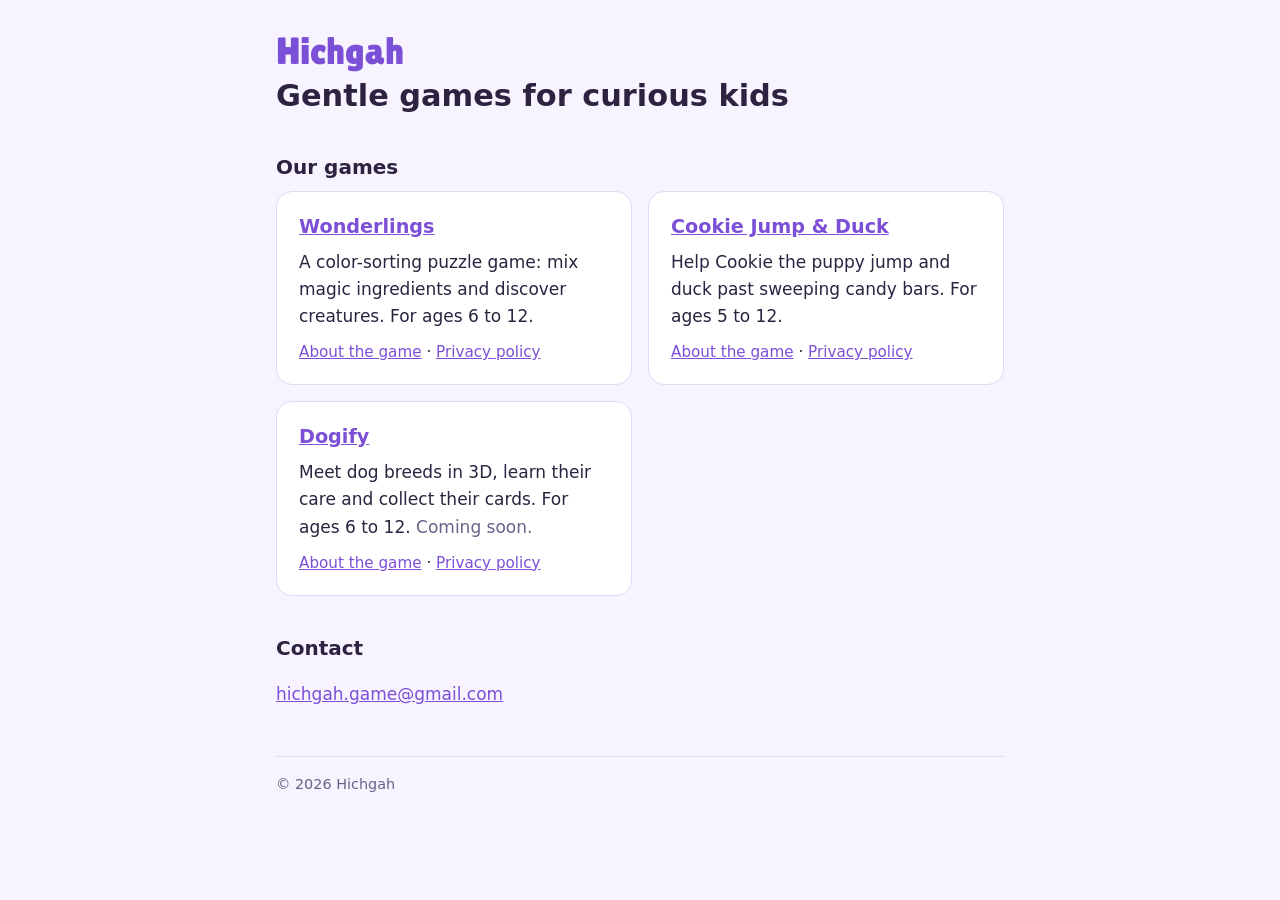
==== index.html @ cae15cf0 "Hichgah website: home page, and a page and privacy policy for each game Wonderlings pages moved from" ====
<!doctype html>
<html lang="en">
<head>
  <meta charset="utf-8">
  <meta name="viewport" content="width=device-width, initial-scale=1">
  <title>Hichgah Games</title>
  <meta name="description" content="Hichgah makes gentle, child-safe games for children.">
  <link rel="preconnect" href="https://fonts.googleapis.com">
  <link rel="preconnect" href="https://fonts.gstatic.com" crossorigin>
  <link href="https://fonts.googleapis.com/css2?family=Lilita+One&display=swap" rel="stylesheet">
  <link rel="stylesheet" href="style.css">
</head>
<body>
<main>
  <header class="brand">
    <p class="logo">Hichgah</p>
  </header>
  <h1>Gentle games for curious kids</h1>

  <h2>Our games</h2>
  <!-- One card per game. Add a game: see README.md. -->
  <ul class="games">
    <li class="card game">
      <h3><a href="wonderlings/">Wonderlings</a></h3>
      <p>A color-sorting puzzle game: mix magic ingredients and discover creatures. For ages 6 to 12.</p>
      <p class="links"><a href="wonderlings/">About the game</a> · <a href="wonderlings/privacy/">Privacy policy</a></p>
    </li>
    <li class="card game">
      <h3><a href="cookie-jump-and-duck/">Cookie Jump &amp; Duck</a></h3>
      <p>Help Cookie the puppy jump and duck past sweeping candy bars. For ages 5 to 12.</p>
      <p class="links"><a href="cookie-jump-and-duck/">About the game</a> · <a href="cookie-jump-and-duck/privacy/">Privacy policy</a></p>
    </li>
    <li class="card game">
      <h3><a href="dogify/">Dogify</a></h3>
      <p>Meet dog breeds in 3D, learn their care and collect their cards. For ages 6 to 12. <span class="muted">Coming soon.</span></p>
      <p class="links"><a href="dogify/">About the game</a> · <a href="dogify/privacy/">Privacy policy</a></p>
    </li>
  </ul>

  <h2>Contact</h2>
  <p><a href="mailto:hichgah.game@gmail.com">hichgah.game@gmail.com</a></p>

  <footer>© 2026 Hichgah</footer>
</main>
</body>
</html>
---- style.css ----
:root {
  --bg: #f7f3ff;
  --surface: #ffffff;
  --text: #2b2340;
  --muted: #6a6188;
  --accent: #7b4fd6;
  --accent-soft: #ece4ff;
  --line: #e2daf5;
  --good: #2e8b57;
}

@media (prefers-color-scheme: dark) {
  :root:not([data-theme="light"]) {
    --bg: #1b1530;
    --surface: #251d40;
    --text: #f1ecff;
    --muted: #b9afd9;
    --accent: #b99cff;
    --accent-soft: #33295a;
    --line: #3a3063;
    --good: #7fd6a2;
  }
}

:root[data-theme="dark"] {
  --bg: #1b1530;
  --surface: #251d40;
  --text: #f1ecff;
  --muted: #b9afd9;
  --accent: #b99cff;
  --accent-soft: #33295a;
  --line: #3a3063;
  --good: #7fd6a2;
}

* { box-sizing: border-box; }

body {
  margin: 0;
  background: var(--bg);
  color: var(--text);
  font: 17px/1.6 system-ui, -apple-system, "Segoe UI", Roboto, sans-serif;
}

main {
  max-width: 760px;
  margin: 0 auto;
  padding: 32px 16px 64px;
}

header.brand {
  display: flex;
  align-items: center;
  gap: 14px;
  margin-bottom: 8px;
}

.logo {
  font-family: "Lilita One", system-ui, sans-serif;
  font-size: 2.4rem;
  line-height: 1;
  color: var(--accent);
  margin: 0;
}

h1 { font-size: 1.9rem; line-height: 1.2; margin: 0 0 6px; }
h2 { font-size: 1.25rem; margin: 36px 0 8px; }
p, li { color: var(--text); }
.muted { color: var(--muted); }
a { color: var(--accent); }

.card {
  background: var(--surface);
  border: 1px solid var(--line);
  border-radius: 16px;
  padding: 20px 22px;
  margin: 20px 0;
}

.summary {
  background: var(--accent-soft);
  border-color: transparent;
}

.summary ul { margin: 8px 0 0; padding-left: 1.2em; }
.summary li::marker { color: var(--good); }

table {
  width: 100%;
  border-collapse: collapse;
  font-size: 0.95rem;
}

th, td {
  text-align: left;
  vertical-align: top;
  padding: 10px 8px;
  border-bottom: 1px solid var(--line);
}

th { color: var(--muted); font-weight: 600; }

footer {
  margin-top: 48px;
  padding-top: 16px;
  border-top: 1px solid var(--line);
  color: var(--muted);
  font-size: 0.9rem;
}

@media (max-width: 520px) {
  body { font-size: 16px; }
  .logo { font-size: 2rem; }
  h1 { font-size: 1.6rem; }
  th, td { padding: 8px 4px; }
}

nav.crumbs {
  font-size: 0.9rem;
  color: var(--muted);
  margin-bottom: 20px;
}

ul.games {
  list-style: none;
  padding: 0;
  margin: 0;
  display: grid;
  grid-template-columns: repeat(auto-fill, minmax(260px, 1fr));
  gap: 16px;
}

.card.game { margin: 0; }
.card.game h3 { font-size: 1.2rem; margin: 0 0 6px; }
.card.game p { margin: 0 0 10px; }
.card.game .links { margin: 0; font-size: 0.95rem; }
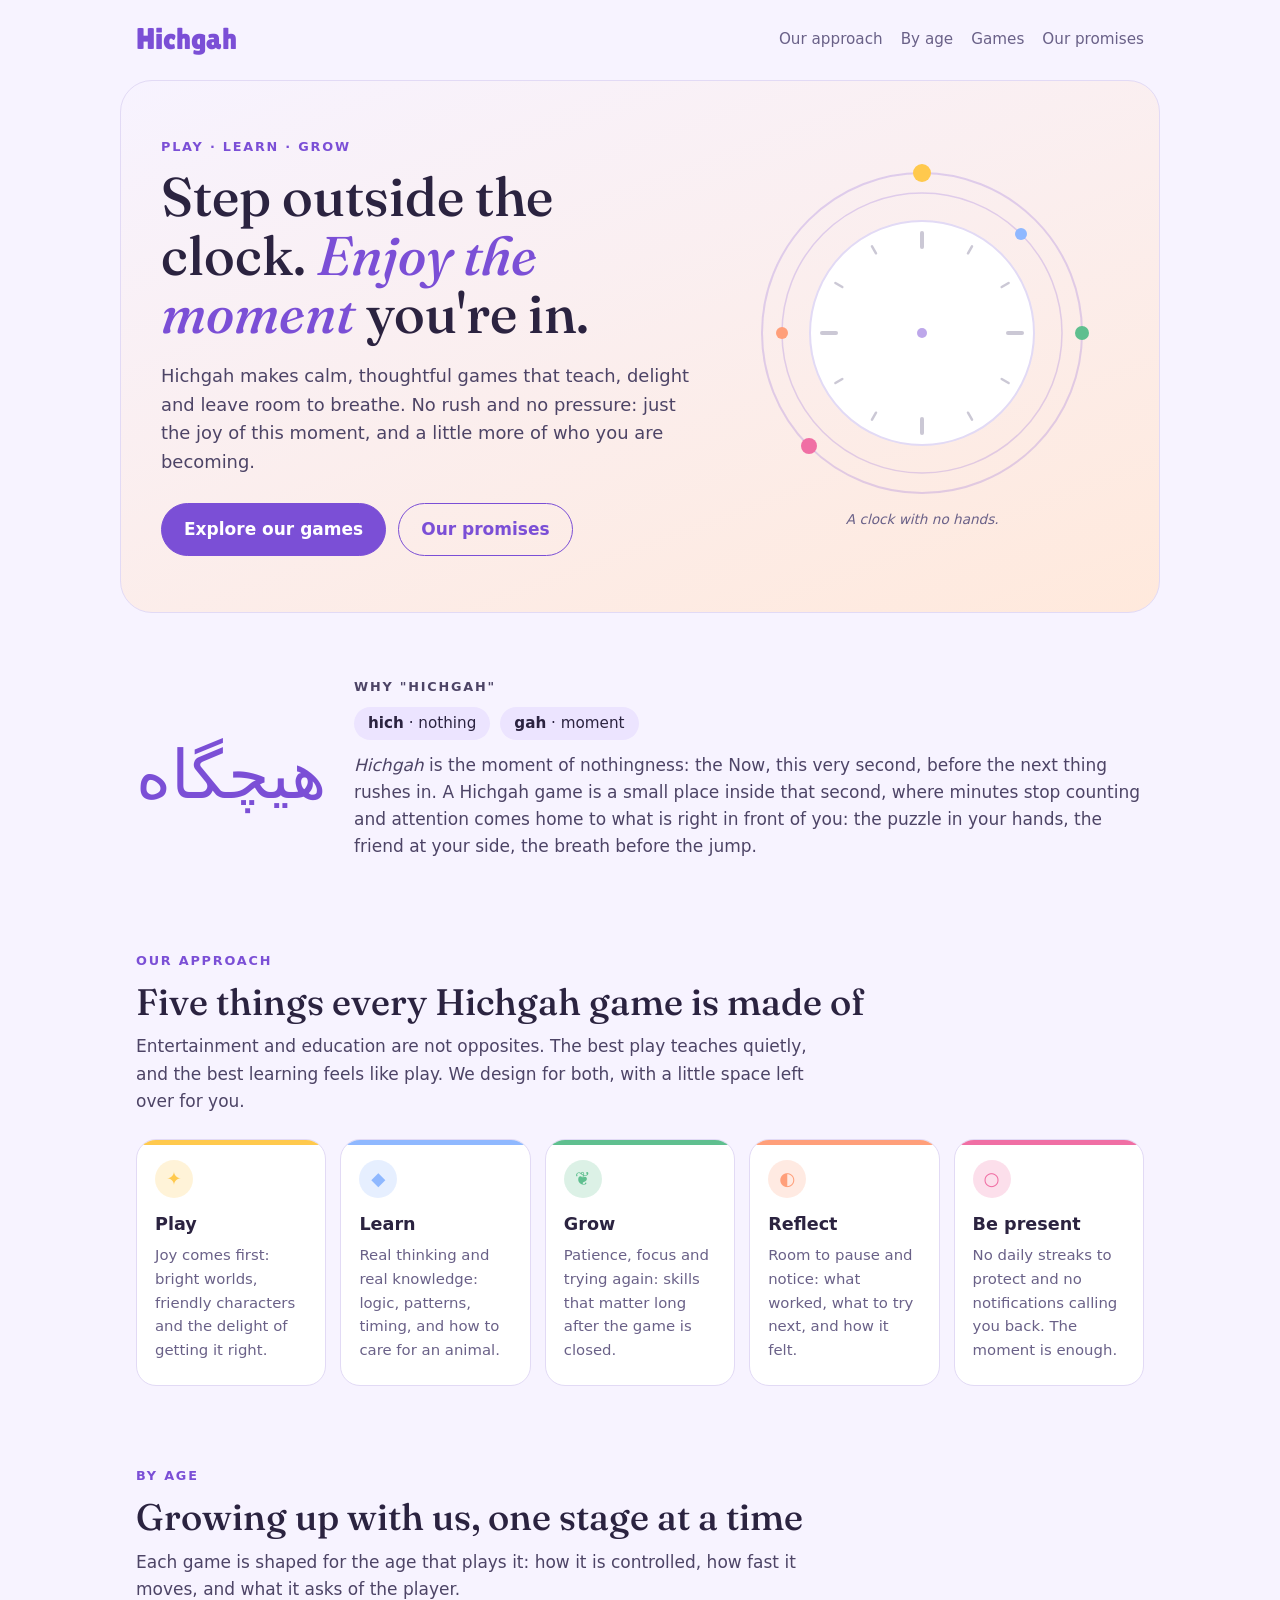
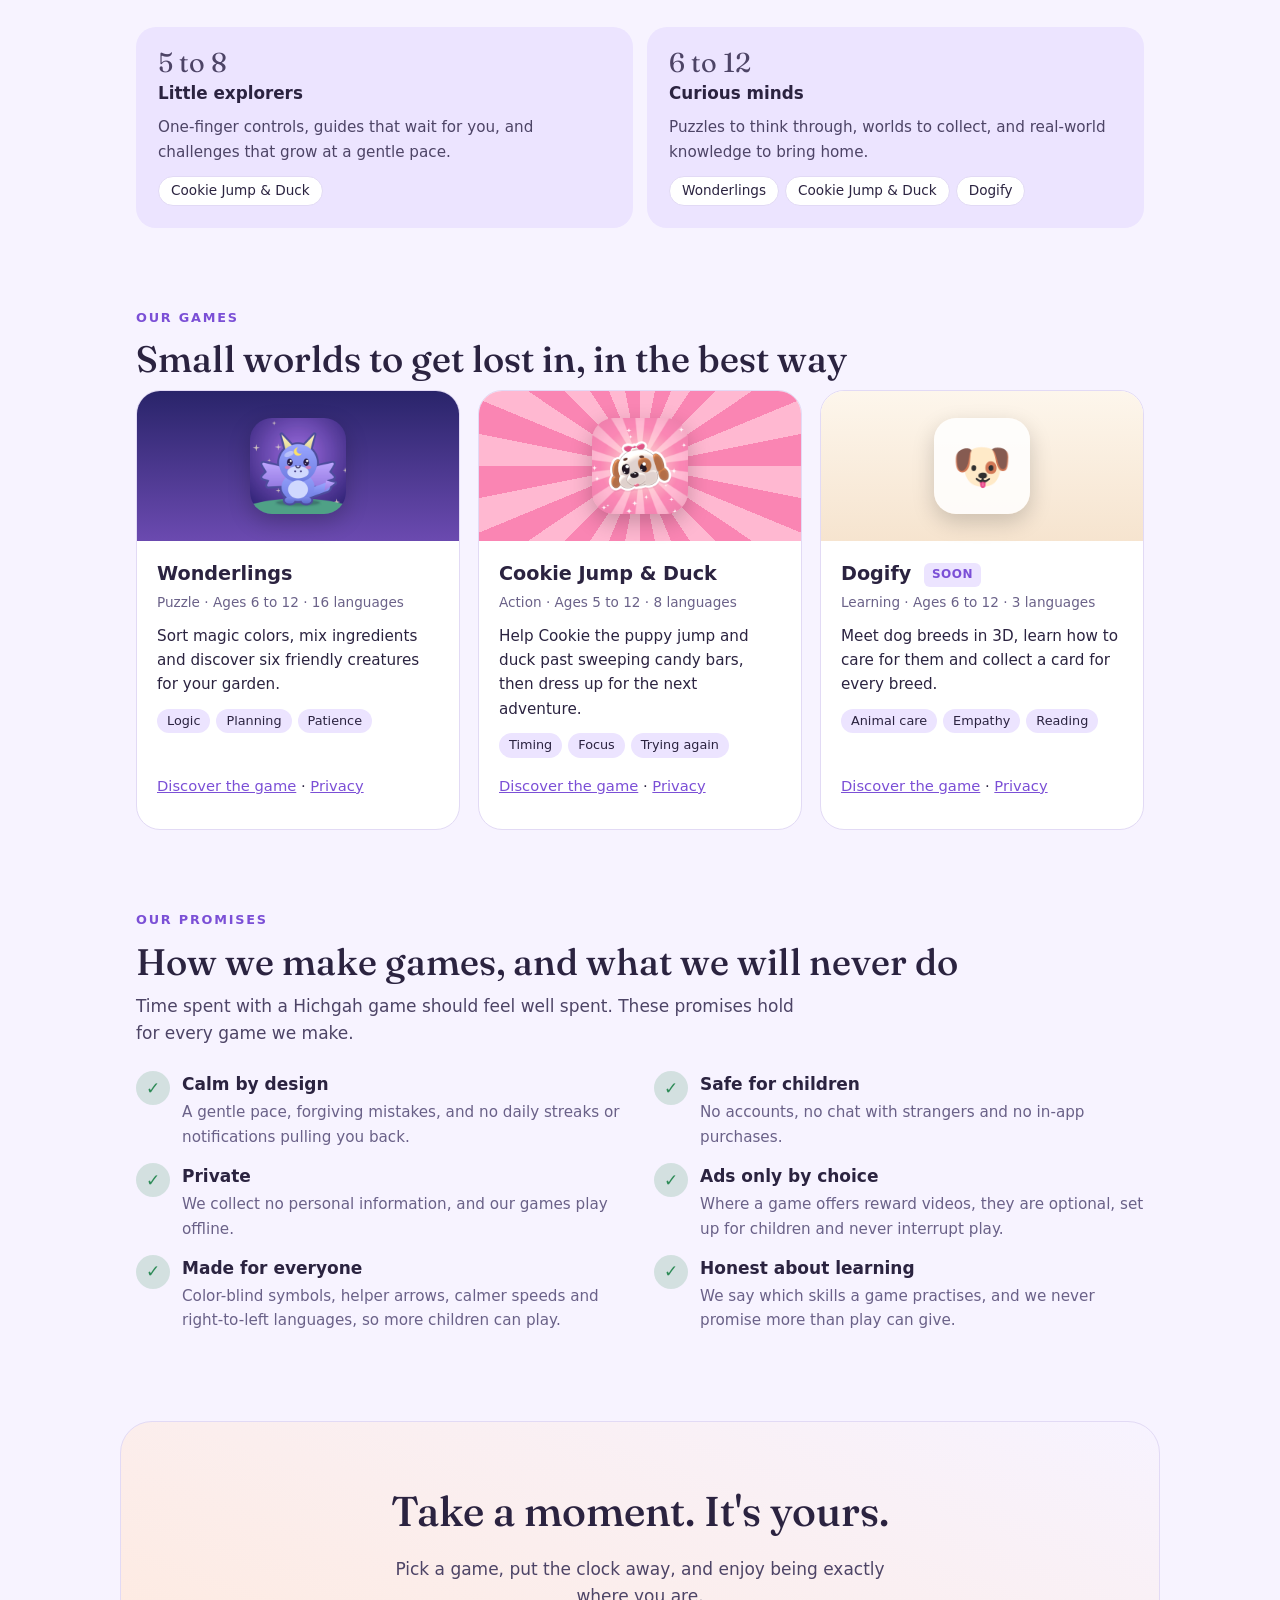
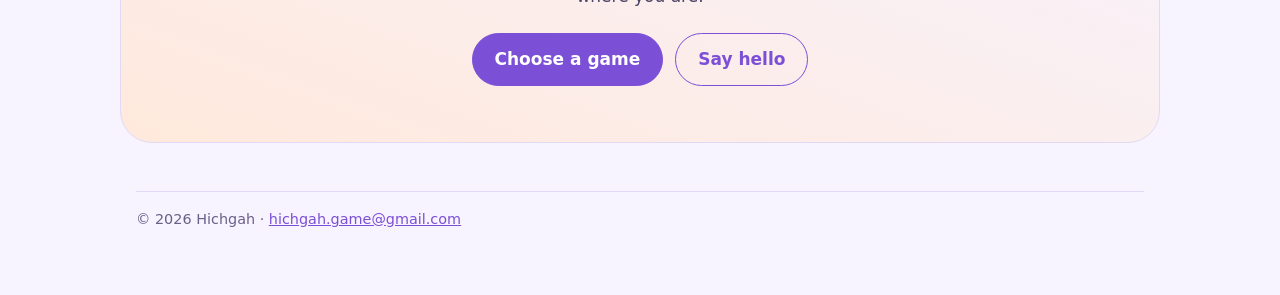
==== commit b550dc64: "Redesign the home page around the Now: approach, ages, games and promises Co-Authored-By: Claude Opu" ====
--- a/index.html
+++ b/index.html
@@ -3,44 +3,183 @@
 <head>
   <meta charset="utf-8">
   <meta name="viewport" content="width=device-width, initial-scale=1">
-  <title>Hichgah Games</title>
-  <meta name="description" content="Hichgah makes gentle, child-safe games for children.">
+  <title>Hichgah</title>
+  <meta name="description" content="Hichgah makes calm, thoughtful games that teach, delight and help you grow: a place outside the clock to enjoy the moment.">
+  <meta property="og:title" content="Hichgah: play outside the clock">
+  <meta property="og:description" content="Calm, thoughtful games that teach, delight and help you grow, with room to breathe.">
+  <meta property="og:type" content="website">
+  <meta property="og:url" content="https://hichgahgame.github.io/">
   <link rel="preconnect" href="https://fonts.googleapis.com">
   <link rel="preconnect" href="https://fonts.gstatic.com" crossorigin>
-  <link href="https://fonts.googleapis.com/css2?family=Lilita+One&display=swap" rel="stylesheet">
+  <link href="https://fonts.googleapis.com/css2?family=Fraunces:ital,opsz,wght@0,9..144,500;1,9..144,500&family=Lilita+One&display=swap" rel="stylesheet">
   <link rel="stylesheet" href="style.css">
+  <link rel="stylesheet" href="home.css">
 </head>
-<body>
+<body class="home">
 <main>
-  <header class="brand">
+  <header class="topbar">
     <p class="logo">Hichgah</p>
+    <nav aria-label="Sections">
+      <a href="#approach">Our approach</a>
+      <a href="#ages">By age</a>
+      <a href="#games">Games</a>
+      <a href="#promises">Our promises</a>
+    </nav>
   </header>
-  <h1>Gentle games for curious kids</h1>
 
-  <h2>Our games</h2>
-  <!-- One card per game. Add a game: see README.md. -->
-  <ul class="games">
-    <li class="card game">
-      <h3><a href="wonderlings/">Wonderlings</a></h3>
-      <p>A color-sorting puzzle game: mix magic ingredients and discover creatures. For ages 6 to 12.</p>
-      <p class="links"><a href="wonderlings/">About the game</a> · <a href="wonderlings/privacy/">Privacy policy</a></p>
-    </li>
-    <li class="card game">
-      <h3><a href="cookie-jump-and-duck/">Cookie Jump &amp; Duck</a></h3>
-      <p>Help Cookie the puppy jump and duck past sweeping candy bars. For ages 5 to 12.</p>
-      <p class="links"><a href="cookie-jump-and-duck/">About the game</a> · <a href="cookie-jump-and-duck/privacy/">Privacy policy</a></p>
-    </li>
-    <li class="card game">
-      <h3><a href="dogify/">Dogify</a></h3>
-      <p>Meet dog breeds in 3D, learn their care and collect their cards. For ages 6 to 12. <span class="muted">Coming soon.</span></p>
-      <p class="links"><a href="dogify/">About the game</a> · <a href="dogify/privacy/">Privacy policy</a></p>
-    </li>
-  </ul>
+  <section class="home-hero">
+    <div>
+      <p class="eyebrow">Play · Learn · Grow</p>
+      <h1>Step outside the clock. <em>Enjoy the moment</em> you're in.</h1>
+      <p class="lede">Hichgah makes calm, thoughtful games that teach, delight and leave room to breathe.
+        No rush and no pressure: just the joy of this moment, and a little more of who you are becoming.</p>
+      <div class="actions">
+        <a class="button primary" href="#games">Explore our games</a>
+        <a class="button ghost" href="#promises">Our promises</a>
+      </div>
+    </div>
+    <figure class="timeless">
+      <svg viewBox="0 0 340 340" role="img" aria-label="A clock face with no hands, surrounded by slowly drifting colored dots">
+        <circle class="ring breath" cx="170" cy="170" r="160" stroke-width="2"/>
+        <circle class="ring breath" cx="170" cy="170" r="140" stroke-width="1.5" style="animation-delay:-3s"/>
+        <circle class="face" cx="170" cy="170" r="112" stroke-width="2"/>
+        <g class="ticks">
+          <line class="tick" x1="170" y1="70" x2="170" y2="84" stroke-width="4"/>
+          <line class="tick" x1="270" y1="170" x2="256" y2="170" stroke-width="4"/>
+          <line class="tick" x1="170" y1="270" x2="170" y2="256" stroke-width="4"/>
+          <line class="tick" x1="70" y1="170" x2="84" y2="170" stroke-width="4"/>
+          <line class="tick" x1="220" y1="83.4" x2="216" y2="90.3" stroke-width="2.5"/>
+          <line class="tick" x1="256.6" y1="120" x2="249.7" y2="124" stroke-width="2.5"/>
+          <line class="tick" x1="256.6" y1="220" x2="249.7" y2="216" stroke-width="2.5"/>
+          <line class="tick" x1="220" y1="256.6" x2="216" y2="249.7" stroke-width="2.5"/>
+          <line class="tick" x1="120" y1="256.6" x2="124" y2="249.7" stroke-width="2.5"/>
+          <line class="tick" x1="83.4" y1="220" x2="90.3" y2="216" stroke-width="2.5"/>
+          <line class="tick" x1="83.4" y1="120" x2="90.3" y2="124" stroke-width="2.5"/>
+          <line class="tick" x1="120" y1="83.4" x2="124" y2="90.3" stroke-width="2.5"/>
+        </g>
+        <circle cx="170" cy="170" r="5" fill="var(--accent)" fill-opacity="0.5"/>
+        <g class="orbit">
+          <circle cx="170" cy="10" r="9" fill="var(--sun)"/>
+          <circle cx="330" cy="170" r="7" fill="var(--leaf)"/>
+          <circle cx="57" cy="283" r="8" fill="var(--rose)"/>
+        </g>
+        <g class="orbit slow">
+          <circle cx="269" cy="71" r="6" fill="var(--sky)"/>
+          <circle cx="30" cy="170" r="6" fill="var(--peach)"/>
+        </g>
+      </svg>
+      <figcaption>A clock with no hands.</figcaption>
+    </figure>
+  </section>
 
-  <h2>Contact</h2>
-  <p><a href="mailto:hichgah.game@gmail.com">hichgah.game@gmail.com</a></p>
+  <section class="name-story" aria-labelledby="name-title">
+    <div class="word" lang="fa" aria-hidden="true">هیچگاه</div>
+    <div>
+      <p class="eyebrow" id="name-title">Why "Hichgah"</p>
+      <div class="parts"><span><strong>hich</strong> · nothing</span><span><strong>gah</strong> · moment</span></div>
+      <p><em>Hichgah</em> is the moment of nothingness: the Now, this very second, before the next thing rushes in.
+        A Hichgah game is a small place inside that second, where minutes stop counting and attention comes home to
+        what is right in front of you: the puzzle in your hands, the friend at your side, the breath before the jump.</p>
+    </div>
+  </section>
 
-  <footer>© 2026 Hichgah</footer>
+  <section class="section" id="approach">
+    <p class="eyebrow">Our approach</p>
+    <h2>Five things every Hichgah game is made of</h2>
+    <p class="intro">Entertainment and education are not opposites. The best play teaches quietly, and the best
+      learning feels like play. We design for both, with a little space left over for you.</p>
+    <ul class="pillars">
+      <li style="--c: var(--sun)"><div class="dot" aria-hidden="true">✦</div><h3>Play</h3><p>Joy comes first: bright worlds, friendly characters and the delight of getting it right.</p></li>
+      <li style="--c: var(--sky)"><div class="dot" aria-hidden="true">◆</div><h3>Learn</h3><p>Real thinking and real knowledge: logic, patterns, timing, and how to care for an animal.</p></li>
+      <li style="--c: var(--leaf)"><div class="dot" aria-hidden="true">❦</div><h3>Grow</h3><p>Patience, focus and trying again: skills that matter long after the game is closed.</p></li>
+      <li style="--c: var(--peach)"><div class="dot" aria-hidden="true">◐</div><h3>Reflect</h3><p>Room to pause and notice: what worked, what to try next, and how it felt.</p></li>
+      <li style="--c: var(--rose)"><div class="dot" aria-hidden="true">○</div><h3>Be present</h3><p>No daily streaks to protect and no notifications calling you back. The moment is enough.</p></li>
+    </ul>
+  </section>
+
+  <section class="section" id="ages">
+    <p class="eyebrow">By age</p>
+    <h2>Growing up with us, one stage at a time</h2>
+    <p class="intro">Each game is shaped for the age that plays it: how it is controlled, how fast it moves, and what it
+      asks of the player.</p>
+    <div class="ages">
+      <div class="age">
+        <p class="range">5 to 8</p>
+        <h3>Little explorers</h3>
+        <p>One-finger controls, guides that wait for you, and challenges that grow at a gentle pace.</p>
+        <div class="tags"><a href="cookie-jump-and-duck/">Cookie Jump &amp; Duck</a></div>
+      </div>
+      <div class="age">
+        <p class="range">6 to 12</p>
+        <h3>Curious minds</h3>
+        <p>Puzzles to think through, worlds to collect, and real-world knowledge to bring home.</p>
+        <div class="tags"><a href="wonderlings/">Wonderlings</a><a href="cookie-jump-and-duck/">Cookie Jump &amp; Duck</a><a href="dogify/">Dogify</a></div>
+      </div>
+    </div>
+  </section>
+
+  <section class="section" id="games">
+    <p class="eyebrow">Our games</p>
+    <h2>Small worlds to get lost in, in the best way</h2>
+    <!-- One card per game. Add a game: see README.md. -->
+    <ul class="game-cards">
+      <li class="game-card">
+        <div class="art" style="--g: linear-gradient(180deg, #29246a, #6b4ab0)"><img src="wonderlings/media/icon.png" alt="" width="96" height="96"></div>
+        <div class="body">
+          <h3><a href="wonderlings/">Wonderlings</a></h3>
+          <p class="meta">Puzzle · Ages 6 to 12 · 16 languages</p>
+          <p>Sort magic colors, mix ingredients and discover six friendly creatures for your garden.</p>
+          <div class="skills-tags"><span>Logic</span><span>Planning</span><span>Patience</span></div>
+          <p class="links"><a href="wonderlings/">Discover the game</a> · <a href="wonderlings/privacy/">Privacy</a></p>
+        </div>
+      </li>
+      <li class="game-card">
+        <div class="art" style="--g: repeating-conic-gradient(from 0deg at 50% 50%, #ffb8d1 0deg 11.25deg, #fa85b3 11.25deg 22.5deg)"><img src="cookie-jump-and-duck/media/icon.png" alt="" width="96" height="96"></div>
+        <div class="body">
+          <h3><a href="cookie-jump-and-duck/">Cookie Jump &amp; Duck</a></h3>
+          <p class="meta">Action · Ages 5 to 12 · 8 languages</p>
+          <p>Help Cookie the puppy jump and duck past sweeping candy bars, then dress up for the next adventure.</p>
+          <div class="skills-tags"><span>Timing</span><span>Focus</span><span>Trying again</span></div>
+          <p class="links"><a href="cookie-jump-and-duck/">Discover the game</a> · <a href="cookie-jump-and-duck/privacy/">Privacy</a></p>
+        </div>
+      </li>
+      <li class="game-card">
+        <div class="art" style="--g: linear-gradient(180deg, #fdf6ec, #f6e4cf)"><div class="badge" aria-hidden="true">🐶</div></div>
+        <div class="body">
+          <h3><a href="dogify/">Dogify</a> <span class="status">SOON</span></h3>
+          <p class="meta">Learning · Ages 6 to 12 · 3 languages</p>
+          <p>Meet dog breeds in 3D, learn how to care for them and collect a card for every breed.</p>
+          <div class="skills-tags"><span>Animal care</span><span>Empathy</span><span>Reading</span></div>
+          <p class="links"><a href="dogify/">Discover the game</a> · <a href="dogify/privacy/">Privacy</a></p>
+        </div>
+      </li>
+    </ul>
+  </section>
+
+  <section class="section" id="promises">
+    <p class="eyebrow">Our promises</p>
+    <h2>How we make games, and what we will never do</h2>
+    <p class="intro">Time spent with a Hichgah game should feel well spent. These promises hold for every game we make.</p>
+    <ul class="promises">
+      <li><span class="check" aria-hidden="true">✓</span><div><strong>Calm by design</strong><p>A gentle pace, forgiving mistakes, and no daily streaks or notifications pulling you back.</p></div></li>
+      <li><span class="check" aria-hidden="true">✓</span><div><strong>Safe for children</strong><p>No accounts, no chat with strangers and no in-app purchases.</p></div></li>
+      <li><span class="check" aria-hidden="true">✓</span><div><strong>Private</strong><p>We collect no personal information, and our games play offline.</p></div></li>
+      <li><span class="check" aria-hidden="true">✓</span><div><strong>Ads only by choice</strong><p>Where a game offers reward videos, they are optional, set up for children and never interrupt play.</p></div></li>
+      <li><span class="check" aria-hidden="true">✓</span><div><strong>Made for everyone</strong><p>Color-blind symbols, helper arrows, calmer speeds and right-to-left languages, so more children can play.</p></div></li>
+      <li><span class="check" aria-hidden="true">✓</span><div><strong>Honest about learning</strong><p>We say which skills a game practises, and we never promise more than play can give.</p></div></li>
+    </ul>
+  </section>
+
+  <section class="closing">
+    <h2>Take a moment. It's yours.</h2>
+    <p>Pick a game, put the clock away, and enjoy being exactly where you are.</p>
+    <div class="actions" style="justify-content:center">
+      <a class="button primary" href="#games">Choose a game</a>
+      <a class="button ghost" href="mailto:hichgah.game@gmail.com">Say hello</a>
+    </div>
+  </section>
+
+  <footer>© 2026 Hichgah · <a href="mailto:hichgah.game@gmail.com">hichgah.game@gmail.com</a></footer>
 </main>
 </body>
 </html>
--- a/style.css
+++ b/style.css
@@ -134,3 +134,96 @@
 .card.game h3 { font-size: 1.2rem; margin: 0 0 6px; }
 .card.game p { margin: 0 0 10px; }
 .card.game .links { margin: 0; font-size: 0.95rem; }
+
+/* Game pages: hero, gameplay video, screenshot strip and skills. Each game's theme.css sets the colours. */
+.hero {
+  display: flex;
+  align-items: center;
+  gap: 18px;
+  margin: 8px 0 20px;
+}
+
+.hero img.icon {
+  width: 96px;
+  height: 96px;
+  border-radius: 22px;
+  flex: none;
+  box-shadow: 0 6px 18px rgba(0, 0, 0, 0.18);
+}
+
+.hero .logo { margin-bottom: 4px; }
+.hero h1 { margin: 0; }
+
+.play {
+  display: grid;
+  grid-template-columns: 260px 1fr;
+  gap: 28px;
+  align-items: center;
+  margin: 28px 0;
+}
+
+.phone {
+  border-radius: 28px;
+  padding: 8px;
+  background: var(--frame, #1d1733);
+  box-shadow: 0 12px 30px rgba(0, 0, 0, 0.25);
+}
+
+.phone video {
+  display: block;
+  width: 100%;
+  aspect-ratio: 9 / 16;
+  border-radius: 21px;
+  background: var(--surface);
+}
+
+.shots {
+  display: flex;
+  gap: 14px;
+  overflow-x: auto;
+  scroll-snap-type: x mandatory;
+  padding: 4px 2px 14px;
+  margin: 0 -2px;
+}
+
+.shots figure { margin: 0; flex: none; scroll-snap-align: start; }
+
+.shots img {
+  display: block;
+  width: 180px;
+  aspect-ratio: 9 / 16;
+  border-radius: 16px;
+  border: 1px solid var(--line);
+}
+
+.shots figcaption { font-size: 0.85rem; color: var(--muted); margin-top: 6px; text-align: center; }
+
+.skills {
+  list-style: none;
+  padding: 0;
+  margin: 12px 0 0;
+  display: grid;
+  grid-template-columns: repeat(auto-fill, minmax(210px, 1fr));
+  gap: 14px;
+}
+
+.skills li {
+  background: var(--surface);
+  border: 1px solid var(--line);
+  border-radius: 16px;
+  padding: 16px 18px;
+}
+
+.skills .emoji { font-size: 1.6rem; line-height: 1; display: block; margin-bottom: 8px; }
+.skills strong { display: block; margin-bottom: 4px; }
+.skills p { margin: 0; font-size: 0.95rem; color: var(--muted); }
+
+@media (max-width: 620px) {
+  .play { grid-template-columns: 1fr; }
+  .phone { max-width: 280px; margin: 0 auto; }
+  .hero img.icon { width: 72px; height: 72px; border-radius: 18px; }
+}
+
+@media (prefers-reduced-motion: reduce) {
+  .shots { scroll-behavior: auto; }
+}
--- a/home.css
+++ b/home.css
@@ -0,0 +1,331 @@
+/* The Hichgah home page. Builds on style.css: a calm dawn palette, a soft serif for reflective
+   headlines, and a clock with no hands as the brand symbol. */
+:root {
+  --dawn-1: #f7f3ff;
+  --dawn-2: #ffe9dc;
+  --ink-soft: #4d4466;
+  --peach: #ff9f7a;
+  --sky: #8fb8ff;
+  --leaf: #5fbf8f;
+  --sun: #ffc94d;
+  --rose: #f06fa4;
+  --serif: "Fraunces", Georgia, "Times New Roman", serif;
+}
+
+@media (prefers-color-scheme: dark) {
+  :root:not([data-theme="light"]) {
+    --dawn-1: #1b1530;
+    --dawn-2: #2b1d3a;
+    --ink-soft: #cfc6ea;
+  }
+}
+
+:root[data-theme="dark"] {
+  --dawn-1: #1b1530;
+  --dawn-2: #2b1d3a;
+  --ink-soft: #cfc6ea;
+}
+
+body.home { background: var(--bg); }
+body.home main { max-width: 1040px; padding-top: 20px; }
+
+.eyebrow {
+  font-size: 0.8rem;
+  letter-spacing: 0.14em;
+  text-transform: uppercase;
+  color: var(--accent);
+  font-weight: 600;
+  margin: 0 0 10px;
+}
+
+.serif { font-family: var(--serif); font-weight: 500; letter-spacing: -0.01em; }
+
+/* Top bar */
+.topbar {
+  display: flex;
+  align-items: center;
+  justify-content: space-between;
+  gap: 16px;
+  padding: 4px 0 8px;
+}
+.topbar .logo { font-size: 1.9rem; }
+.topbar nav { display: flex; gap: 18px; flex-wrap: wrap; font-size: 0.95rem; }
+.topbar nav a { color: var(--muted); text-decoration: none; }
+.topbar nav a:hover { color: var(--accent); }
+
+/* Hero */
+.home-hero {
+  position: relative;
+  display: grid;
+  grid-template-columns: 1.15fr 0.85fr;
+  gap: 32px;
+  align-items: center;
+  margin: 18px -16px 0;
+  padding: 56px 40px;
+  border-radius: 32px;
+  background: linear-gradient(160deg, var(--dawn-1) 0%, var(--dawn-2) 100%);
+  border: 1px solid var(--line);
+  overflow: hidden;
+}
+.home-hero h1 {
+  font-family: var(--serif);
+  font-weight: 500;
+  font-size: clamp(2.2rem, 5vw, 3.4rem);
+  line-height: 1.08;
+  margin: 0 0 18px;
+}
+.home-hero h1 em { font-style: italic; color: var(--accent); }
+.home-hero .lede { font-size: 1.12rem; color: var(--ink-soft); max-width: 34em; margin: 0 0 26px; }
+
+.actions { display: flex; gap: 12px; flex-wrap: wrap; }
+.button {
+  display: inline-block;
+  padding: 12px 22px;
+  border-radius: 999px;
+  font-weight: 600;
+  text-decoration: none;
+  border: 1px solid var(--accent);
+}
+.button.primary { background: var(--accent); color: #fff; }
+.button.ghost { color: var(--accent); background: transparent; }
+@media (prefers-color-scheme: dark) {
+  :root:not([data-theme="light"]) .button.primary { color: #1b1530; }
+}
+:root[data-theme="dark"] .button.primary { color: #1b1530; }
+
+/* The clock with no hands: rings that breathe slowly, and moments drifting around them. */
+.timeless { position: relative; width: 100%; max-width: 340px; aspect-ratio: 1; margin: 0 auto; }
+.timeless svg { width: 100%; height: 100%; display: block; overflow: visible; }
+.timeless .ring { fill: none; stroke: var(--accent); stroke-opacity: 0.22; }
+.timeless .face { fill: var(--surface); stroke: var(--line); }
+.timeless .tick { stroke: var(--muted); stroke-opacity: 0.35; stroke-linecap: round; }
+.timeless .breath { transform-origin: 170px 170px; animation: breathe 9s ease-in-out infinite; }
+.timeless .orbit { transform-origin: 170px 170px; animation: drift 60s linear infinite; }
+.timeless .orbit.slow { animation-duration: 95s; animation-direction: reverse; }
+.timeless figcaption { text-align: center; font-size: 0.85rem; color: var(--muted); margin-top: 6px; font-style: italic; }
+
+@keyframes breathe { 0%, 100% { transform: scale(0.96); opacity: 0.7; } 50% { transform: scale(1.04); opacity: 1; } }
+@keyframes drift { to { transform: rotate(360deg); } }
+
+/* Name story */
+.name-story {
+  display: grid;
+  grid-template-columns: auto 1fr;
+  gap: 28px;
+  align-items: center;
+  margin: 64px 0 0;
+}
+.name-story .word {
+  font-family: var(--serif);
+  font-size: clamp(2.6rem, 7vw, 4.2rem);
+  line-height: 1;
+  color: var(--accent);
+  direction: rtl;
+}
+.name-story p { margin: 0 0 10px; color: var(--ink-soft); }
+.name-story .parts { display: flex; gap: 10px; flex-wrap: wrap; margin: 0 0 12px; }
+.name-story .parts span {
+  background: var(--accent-soft);
+  border-radius: 999px;
+  padding: 4px 14px;
+  font-size: 0.95rem;
+  color: var(--text);
+}
+
+/* Section headings */
+.section { margin-top: 80px; }
+.section > h2 {
+  font-family: var(--serif);
+  font-weight: 500;
+  font-size: clamp(1.7rem, 3.6vw, 2.3rem);
+  line-height: 1.15;
+  margin: 0 0 10px;
+}
+.section > .intro { color: var(--ink-soft); max-width: 40em; margin: 0 0 24px; }
+
+/* Pillars */
+.pillars {
+  list-style: none;
+  padding: 0;
+  margin: 0;
+  display: grid;
+  grid-template-columns: repeat(5, 1fr);
+  gap: 14px;
+}
+.pillars li {
+  background: var(--surface);
+  border: 1px solid var(--line);
+  border-radius: 20px;
+  padding: 20px 18px 22px;
+  position: relative;
+  overflow: hidden;
+}
+.pillars li::before {
+  content: "";
+  position: absolute;
+  inset: 0 0 auto 0;
+  height: 5px;
+  background: var(--c);
+}
+.pillars .dot {
+  width: 38px;
+  height: 38px;
+  border-radius: 50%;
+  background: color-mix(in srgb, var(--c) 22%, transparent);
+  color: var(--c);
+  display: grid;
+  place-items: center;
+  font-size: 1.15rem;
+  margin-bottom: 12px;
+}
+.pillars h3 { font-size: 1.1rem; margin: 0 0 6px; }
+.pillars p { margin: 0; font-size: 0.93rem; color: var(--muted); }
+
+/* Ages */
+.ages {
+  display: grid;
+  grid-template-columns: repeat(2, 1fr);
+  gap: 14px;
+}
+.age {
+  border-radius: 20px;
+  padding: 22px;
+  background: var(--accent-soft);
+}
+.age .range { font-family: var(--serif); font-size: 1.7rem; line-height: 1; margin: 0 0 4px; }
+.age h3 { margin: 0 0 8px; font-size: 1.05rem; }
+.age p { margin: 0 0 12px; font-size: 0.95rem; color: var(--ink-soft); }
+.age .tags { display: flex; flex-wrap: wrap; gap: 6px; }
+.age .tags a, .age .tags span {
+  font-size: 0.85rem;
+  padding: 3px 12px;
+  border-radius: 999px;
+  background: var(--surface);
+  border: 1px solid var(--line);
+  text-decoration: none;
+  color: var(--text);
+}
+
+/* Game cards */
+.game-cards {
+  list-style: none;
+  padding: 0;
+  margin: 0;
+  display: grid;
+  grid-template-columns: repeat(3, 1fr);
+  gap: 18px;
+}
+.game-card {
+  display: flex;
+  flex-direction: column;
+  background: var(--surface);
+  border: 1px solid var(--line);
+  border-radius: 24px;
+  overflow: hidden;
+}
+.game-card .art {
+  height: 150px;
+  display: grid;
+  place-items: center;
+  background: var(--g);
+}
+.game-card .art img { width: 96px; height: 96px; border-radius: 22px; box-shadow: 0 8px 22px rgba(0, 0, 0, 0.22); }
+.game-card .art .badge {
+  width: 96px;
+  height: 96px;
+  border-radius: 22px;
+  display: grid;
+  place-items: center;
+  font-size: 3rem;
+  background: rgba(255, 255, 255, 0.85);
+  box-shadow: 0 8px 22px rgba(0, 0, 0, 0.18);
+}
+.game-card .body { padding: 18px 20px 20px; display: flex; flex-direction: column; flex: 1; }
+.game-card h3 { margin: 0 0 2px; font-size: 1.2rem; }
+.game-card h3 a { color: var(--text); text-decoration: none; }
+.game-card .meta { font-size: 0.85rem; color: var(--muted); margin: 0 0 10px; }
+.game-card p { margin: 0 0 12px; font-size: 0.95rem; }
+.game-card .skills-tags { display: flex; flex-wrap: wrap; gap: 6px; margin: 0 0 16px; }
+.game-card .skills-tags span {
+  font-size: 0.8rem;
+  padding: 2px 10px;
+  border-radius: 999px;
+  background: var(--accent-soft);
+  color: var(--text);
+}
+.game-card .links { margin-top: auto; font-size: 0.92rem; }
+.status {
+  display: inline-block;
+  font-size: 0.75rem;
+  font-weight: 600;
+  letter-spacing: 0.04em;
+  padding: 2px 8px;
+  border-radius: 6px;
+  background: var(--accent-soft);
+  color: var(--accent);
+  margin-left: 6px;
+  vertical-align: 2px;
+}
+
+/* Promises */
+.promises {
+  list-style: none;
+  padding: 0;
+  margin: 0;
+  display: grid;
+  grid-template-columns: repeat(2, 1fr);
+  gap: 14px 28px;
+}
+.promises li { display: grid; grid-template-columns: 34px 1fr; gap: 12px; align-items: start; }
+.promises .check {
+  width: 34px;
+  height: 34px;
+  border-radius: 50%;
+  display: grid;
+  place-items: center;
+  background: color-mix(in srgb, var(--good) 18%, transparent);
+  color: var(--good);
+  font-weight: 700;
+}
+.promises strong { display: block; margin-bottom: 2px; }
+.promises p { margin: 0; color: var(--muted); font-size: 0.95rem; }
+
+/* Closing */
+.closing {
+  margin: 88px -16px 0;
+  padding: 56px 32px;
+  border-radius: 32px;
+  text-align: center;
+  background: linear-gradient(200deg, var(--dawn-1), var(--dawn-2));
+  border: 1px solid var(--line);
+}
+.closing h2 {
+  font-family: var(--serif);
+  font-weight: 500;
+  font-size: clamp(1.8rem, 4vw, 2.6rem);
+  margin: 0 0 12px;
+}
+.closing p { color: var(--ink-soft); max-width: 32em; margin: 0 auto 22px; }
+
+@media (max-width: 900px) {
+  .pillars { grid-template-columns: repeat(2, 1fr); }
+  .pillars li:last-child { grid-column: 1 / -1; }
+  .game-cards, .ages { grid-template-columns: 1fr; }
+}
+
+@media (max-width: 720px) {
+  .home-hero { grid-template-columns: 1fr; padding: 36px 22px; margin: 12px 0 0; }
+  .timeless { max-width: 220px; order: -1; }
+  .name-story { grid-template-columns: 1fr; gap: 12px; }
+  .promises { grid-template-columns: 1fr; }
+  .closing { margin: 64px 0 0; padding: 40px 22px; }
+  .topbar nav { display: none; }
+}
+
+@media (max-width: 520px) {
+  .pillars { grid-template-columns: 1fr; }
+}
+
+@media (prefers-reduced-motion: reduce) {
+  .timeless .breath, .timeless .orbit { animation: none; }
+}
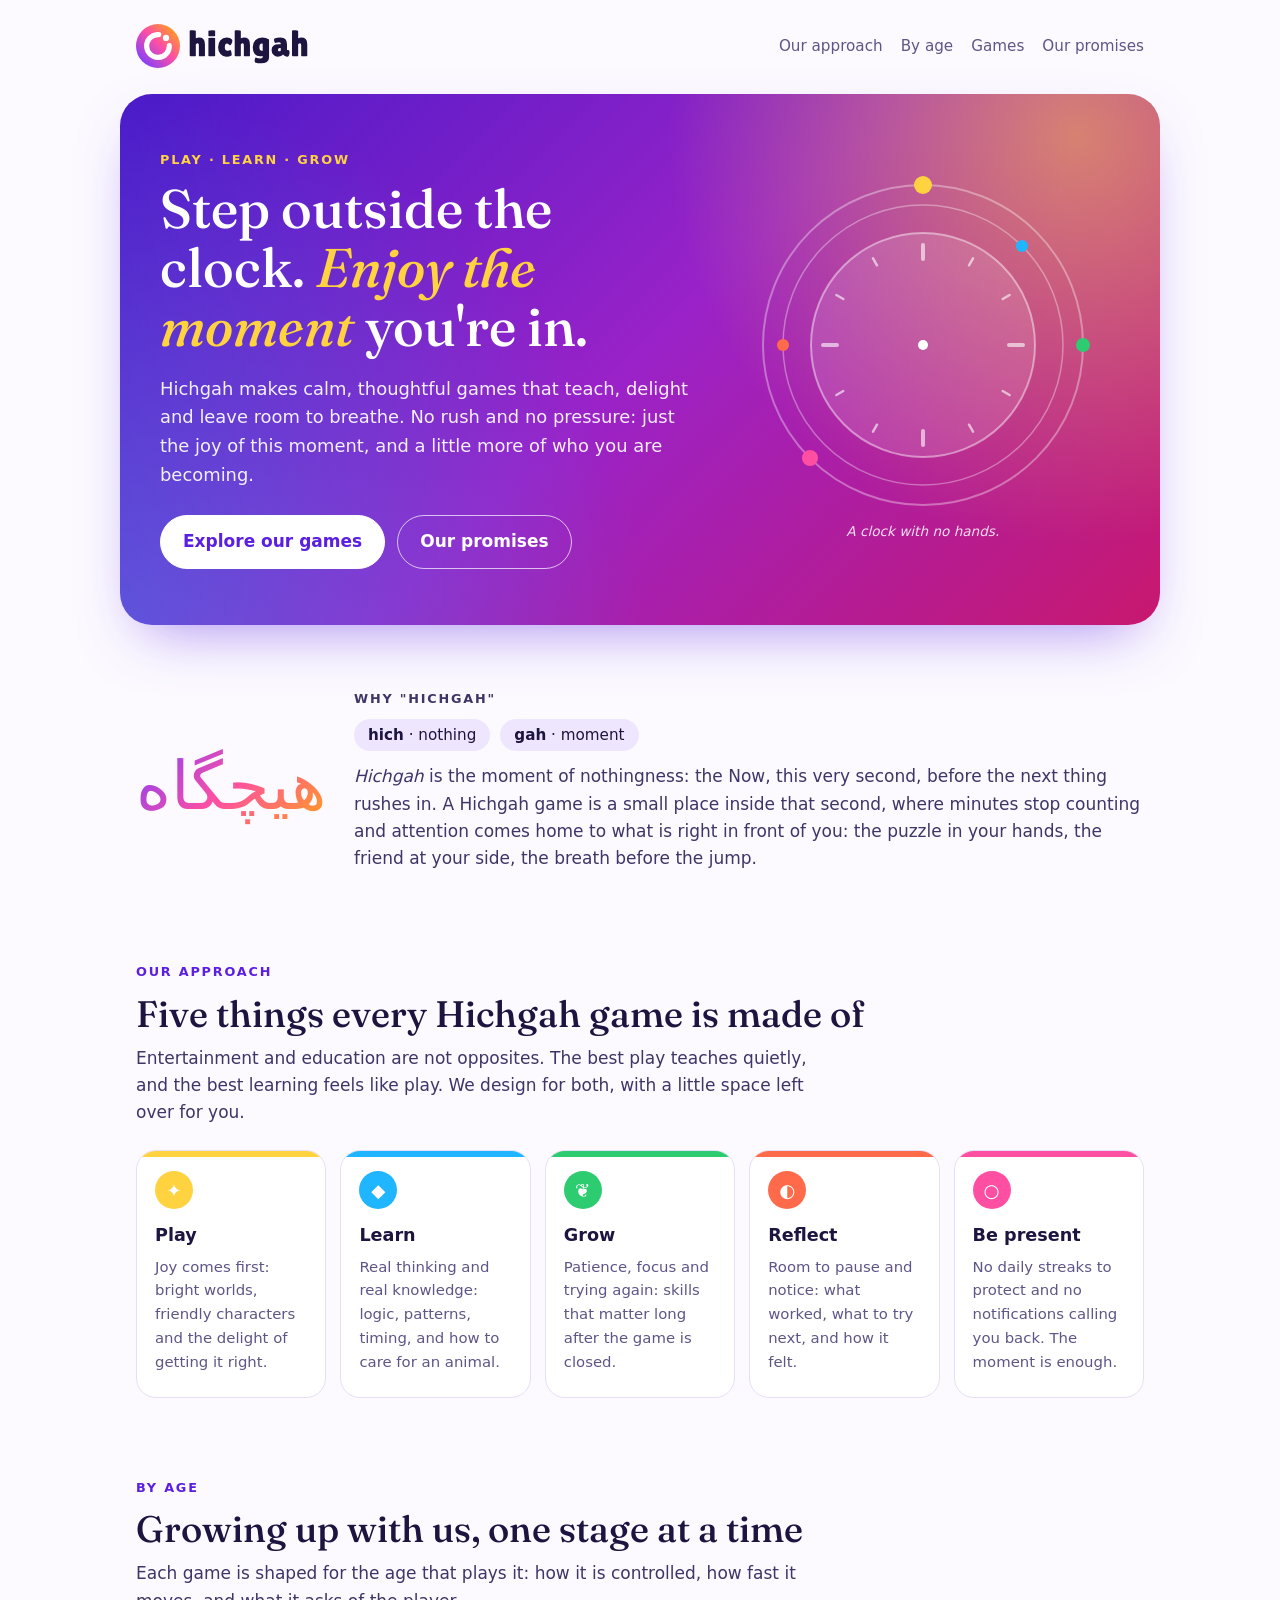
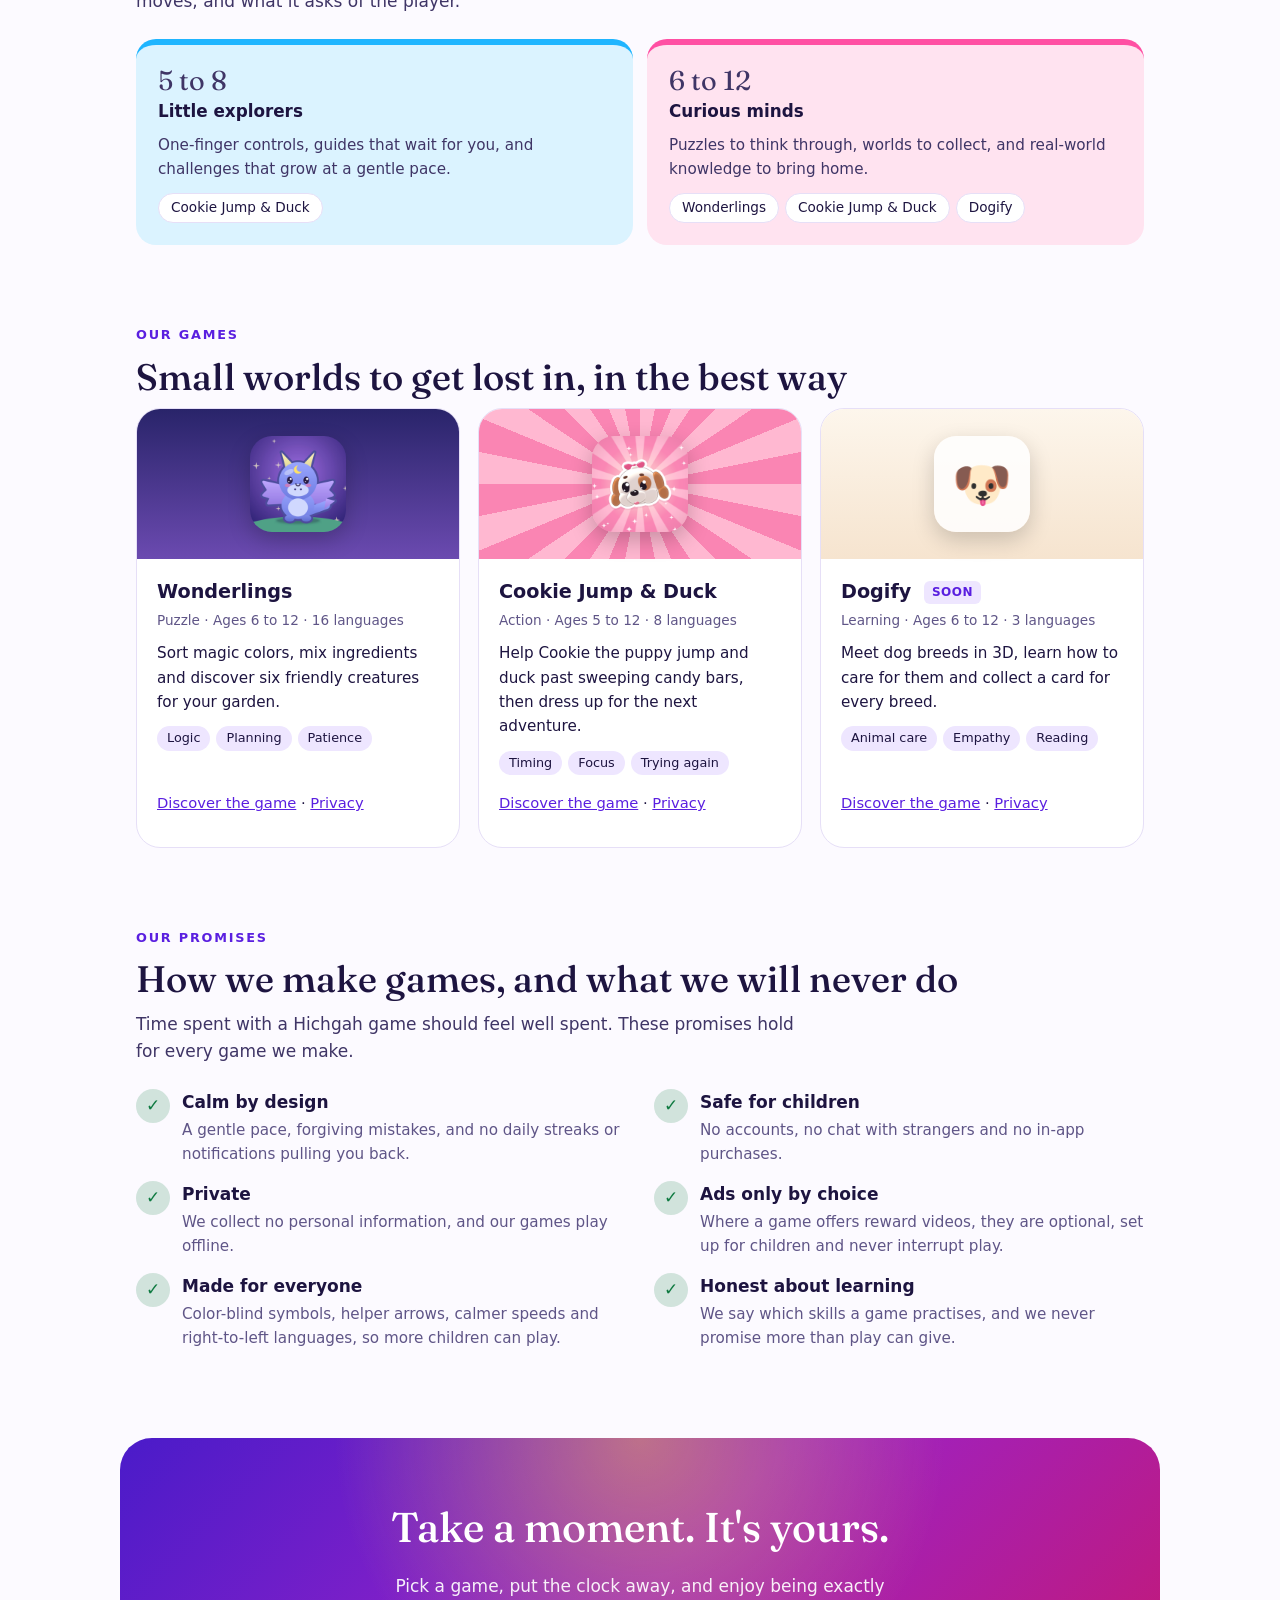
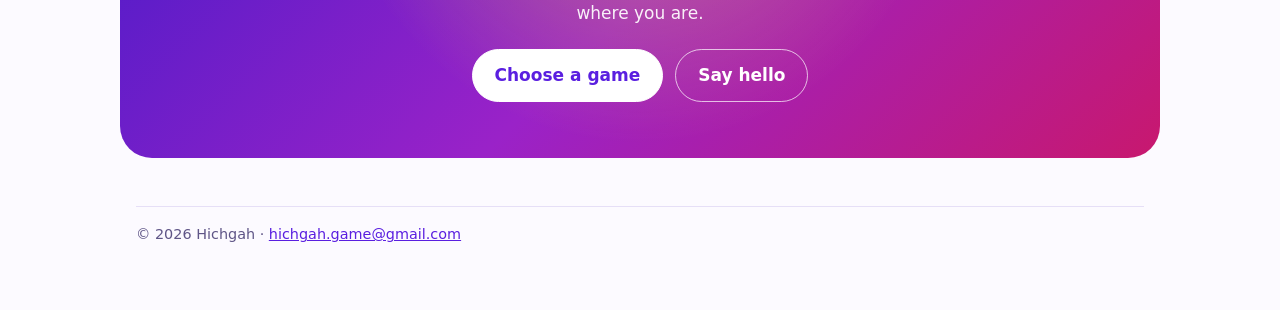
==== commit 9c6ae704: "Add the Hichgah brand kit: logo, favicon, vivid tokens for web and Unity brand/tokens.json is the si" ====
--- a/index.html
+++ b/index.html
@@ -9,6 +9,11 @@
   <meta property="og:description" content="Calm, thoughtful games that teach, delight and help you grow, with room to breathe.">
   <meta property="og:type" content="website">
   <meta property="og:url" content="https://hichgahgame.github.io/">
+  <meta property="og:image" content="https://hichgahgame.github.io/brand/logo/png/hichgah-app-icon-1024.png">
+  <link rel="icon" type="image/svg+xml" href="favicon.svg">
+  <link rel="icon" type="image/png" sizes="32x32" href="favicon-32.png">
+  <link rel="apple-touch-icon" href="apple-touch-icon.png">
+  <meta name="theme-color" content="#7B3FFF">
   <link rel="preconnect" href="https://fonts.googleapis.com">
   <link rel="preconnect" href="https://fonts.gstatic.com" crossorigin>
   <link href="https://fonts.googleapis.com/css2?family=Fraunces:ital,opsz,wght@0,9..144,500;1,9..144,500&family=Lilita+One&display=swap" rel="stylesheet">
@@ -18,7 +23,12 @@
 <body class="home">
 <main>
   <header class="topbar">
-    <p class="logo">Hichgah</p>
+    <a class="lockup" href="./" aria-label="Hichgah home">
+      <picture>
+        <source srcset="brand/logo/hichgah-logo-white.svg" media="(prefers-color-scheme: dark)">
+        <img src="brand/logo/hichgah-logo.svg" alt="Hichgah" width="173" height="44">
+      </picture>
+    </a>
     <nav aria-label="Sections">
       <a href="#approach">Our approach</a>
       <a href="#ages">By age</a>
@@ -57,15 +67,15 @@
           <line class="tick" x1="83.4" y1="120" x2="90.3" y2="124" stroke-width="2.5"/>
           <line class="tick" x1="120" y1="83.4" x2="124" y2="90.3" stroke-width="2.5"/>
         </g>
-        <circle cx="170" cy="170" r="5" fill="var(--accent)" fill-opacity="0.5"/>
+        <circle cx="170" cy="170" r="5" fill="#fff"/>
         <g class="orbit">
-          <circle cx="170" cy="10" r="9" fill="var(--sun)"/>
-          <circle cx="330" cy="170" r="7" fill="var(--leaf)"/>
-          <circle cx="57" cy="283" r="8" fill="var(--rose)"/>
+          <circle cx="170" cy="10" r="9" fill="var(--hg-sun)"/>
+          <circle cx="330" cy="170" r="7" fill="var(--hg-leaf)"/>
+          <circle cx="57" cy="283" r="8" fill="var(--hg-pink)"/>
         </g>
         <g class="orbit slow">
-          <circle cx="269" cy="71" r="6" fill="var(--sky)"/>
-          <circle cx="30" cy="170" r="6" fill="var(--peach)"/>
+          <circle cx="269" cy="71" r="6" fill="var(--hg-sky)"/>
+          <circle cx="30" cy="170" r="6" fill="var(--hg-coral)"/>
         </g>
       </svg>
       <figcaption>A clock with no hands.</figcaption>
@@ -89,11 +99,11 @@
     <p class="intro">Entertainment and education are not opposites. The best play teaches quietly, and the best
       learning feels like play. We design for both, with a little space left over for you.</p>
     <ul class="pillars">
-      <li style="--c: var(--sun)"><div class="dot" aria-hidden="true">✦</div><h3>Play</h3><p>Joy comes first: bright worlds, friendly characters and the delight of getting it right.</p></li>
-      <li style="--c: var(--sky)"><div class="dot" aria-hidden="true">◆</div><h3>Learn</h3><p>Real thinking and real knowledge: logic, patterns, timing, and how to care for an animal.</p></li>
-      <li style="--c: var(--leaf)"><div class="dot" aria-hidden="true">❦</div><h3>Grow</h3><p>Patience, focus and trying again: skills that matter long after the game is closed.</p></li>
-      <li style="--c: var(--peach)"><div class="dot" aria-hidden="true">◐</div><h3>Reflect</h3><p>Room to pause and notice: what worked, what to try next, and how it felt.</p></li>
-      <li style="--c: var(--rose)"><div class="dot" aria-hidden="true">○</div><h3>Be present</h3><p>No daily streaks to protect and no notifications calling you back. The moment is enough.</p></li>
+      <li style="--c: var(--hg-sun)"><div class="dot" aria-hidden="true">✦</div><h3>Play</h3><p>Joy comes first: bright worlds, friendly characters and the delight of getting it right.</p></li>
+      <li style="--c: var(--hg-sky)"><div class="dot" aria-hidden="true">◆</div><h3>Learn</h3><p>Real thinking and real knowledge: logic, patterns, timing, and how to care for an animal.</p></li>
+      <li style="--c: var(--hg-leaf)"><div class="dot" aria-hidden="true">❦</div><h3>Grow</h3><p>Patience, focus and trying again: skills that matter long after the game is closed.</p></li>
+      <li style="--c: var(--hg-coral)"><div class="dot" aria-hidden="true">◐</div><h3>Reflect</h3><p>Room to pause and notice: what worked, what to try next, and how it felt.</p></li>
+      <li style="--c: var(--hg-pink)"><div class="dot" aria-hidden="true">○</div><h3>Be present</h3><p>No daily streaks to protect and no notifications calling you back. The moment is enough.</p></li>
     </ul>
   </section>
 
@@ -103,13 +113,13 @@
     <p class="intro">Each game is shaped for the age that plays it: how it is controlled, how fast it moves, and what it
       asks of the player.</p>
     <div class="ages">
-      <div class="age">
+      <div class="age" style="--c: var(--hg-sky)">
         <p class="range">5 to 8</p>
         <h3>Little explorers</h3>
         <p>One-finger controls, guides that wait for you, and challenges that grow at a gentle pace.</p>
         <div class="tags"><a href="cookie-jump-and-duck/">Cookie Jump &amp; Duck</a></div>
       </div>
-      <div class="age">
+      <div class="age" style="--c: var(--hg-pink)">
         <p class="range">6 to 12</p>
         <h3>Curious minds</h3>
         <p>Puzzles to think through, worlds to collect, and real-world knowledge to bring home.</p>
--- a/style.css
+++ b/style.css
@@ -1,37 +1,6 @@
-:root {
-  --bg: #f7f3ff;
-  --surface: #ffffff;
-  --text: #2b2340;
-  --muted: #6a6188;
-  --accent: #7b4fd6;
-  --accent-soft: #ece4ff;
-  --line: #e2daf5;
-  --good: #2e8b57;
-}
-
-@media (prefers-color-scheme: dark) {
-  :root:not([data-theme="light"]) {
-    --bg: #1b1530;
-    --surface: #251d40;
-    --text: #f1ecff;
-    --muted: #b9afd9;
-    --accent: #b99cff;
-    --accent-soft: #33295a;
-    --line: #3a3063;
-    --good: #7fd6a2;
-  }
-}
-
-:root[data-theme="dark"] {
-  --bg: #1b1530;
-  --surface: #251d40;
-  --text: #f1ecff;
-  --muted: #b9afd9;
-  --accent: #b99cff;
-  --accent-soft: #33295a;
-  --line: #3a3063;
-  --good: #7fd6a2;
-}
+/* Brand colours, fonts, radii and motion come from brand/tokens.css (generated from brand/tokens.json).
+   Each game page overrides the page roles (--bg, --accent, ...) in its own theme.css. */
+@import url("brand/tokens.css");
 
 * { box-sizing: border-box; }
 
@@ -39,7 +8,7 @@
   margin: 0;
   background: var(--bg);
   color: var(--text);
-  font: 17px/1.6 system-ui, -apple-system, "Segoe UI", Roboto, sans-serif;
+  font: 17px/1.6 var(--hg-font-body);
 }
 
 main {
@@ -56,7 +25,7 @@
 }
 
 .logo {
-  font-family: "Lilita One", system-ui, sans-serif;
+  font-family: var(--hg-font-display);
   font-size: 2.4rem;
   line-height: 1;
   color: var(--accent);
--- a/home.css
+++ b/home.css
@@ -1,31 +1,5 @@
-/* The Hichgah home page. Builds on style.css: a calm dawn palette, a soft serif for reflective
-   headlines, and a clock with no hands as the brand symbol. */
-:root {
-  --dawn-1: #f7f3ff;
-  --dawn-2: #ffe9dc;
-  --ink-soft: #4d4466;
-  --peach: #ff9f7a;
-  --sky: #8fb8ff;
-  --leaf: #5fbf8f;
-  --sun: #ffc94d;
-  --rose: #f06fa4;
-  --serif: "Fraunces", Georgia, "Times New Roman", serif;
-}
-
-@media (prefers-color-scheme: dark) {
-  :root:not([data-theme="light"]) {
-    --dawn-1: #1b1530;
-    --dawn-2: #2b1d3a;
-    --ink-soft: #cfc6ea;
-  }
-}
-
-:root[data-theme="dark"] {
-  --dawn-1: #1b1530;
-  --dawn-2: #2b1d3a;
-  --ink-soft: #cfc6ea;
-}
-
+/* The Hichgah home page. Builds on style.css and the brand tokens (brand/tokens.css): vivid dusk
+   panels, a soft serif for reflective headlines, and a clock with no hands. */
 body.home { background: var(--bg); }
 body.home main { max-width: 1040px; padding-top: 20px; }
 
@@ -38,7 +12,7 @@
   margin: 0 0 10px;
 }
 
-.serif { font-family: var(--serif); font-weight: 500; letter-spacing: -0.01em; }
+.serif { font-family: var(--hg-font-serif); font-weight: 500; letter-spacing: -0.01em; }
 
 /* Top bar */
 .topbar {
@@ -48,7 +22,8 @@
   gap: 16px;
   padding: 4px 0 8px;
 }
-.topbar .logo { font-size: 1.9rem; }
+.topbar .lockup { display: block; height: 44px; }
+.topbar .lockup img { height: 100%; width: auto; display: block; }
 .topbar nav { display: flex; gap: 18px; flex-wrap: wrap; font-size: 0.95rem; }
 .topbar nav a { color: var(--muted); text-decoration: none; }
 .topbar nav a:hover { color: var(--accent); }
@@ -63,19 +38,25 @@
   margin: 18px -16px 0;
   padding: 56px 40px;
   border-radius: 32px;
-  background: linear-gradient(160deg, var(--dawn-1) 0%, var(--dawn-2) 100%);
-  border: 1px solid var(--line);
+  background:
+    radial-gradient(circle at 92% 8%, rgba(255, 210, 63, 0.55), transparent 38%),
+    radial-gradient(circle at 0% 100%, rgba(31, 181, 255, 0.35), transparent 45%),
+    var(--hg-gradient-dusk);
+  color: #fff;
   overflow: hidden;
-}
+  box-shadow: 0 24px 60px -24px rgba(90, 31, 224, 0.55);
+}
+.home-hero .eyebrow { color: var(--hg-sun); }
 .home-hero h1 {
-  font-family: var(--serif);
+  font-family: var(--hg-font-serif);
   font-weight: 500;
   font-size: clamp(2.2rem, 5vw, 3.4rem);
   line-height: 1.08;
   margin: 0 0 18px;
 }
-.home-hero h1 em { font-style: italic; color: var(--accent); }
-.home-hero .lede { font-size: 1.12rem; color: var(--ink-soft); max-width: 34em; margin: 0 0 26px; }
+.home-hero h1 { color: #fff; }
+.home-hero h1 em { font-style: italic; color: var(--hg-sun); }
+.home-hero .lede { font-size: 1.12rem; color: rgba(255, 255, 255, 0.92); max-width: 34em; margin: 0 0 26px; }
 
 .actions { display: flex; gap: 12px; flex-wrap: wrap; }
 .button {
@@ -89,20 +70,24 @@
 .button.primary { background: var(--accent); color: #fff; }
 .button.ghost { color: var(--accent); background: transparent; }
 @media (prefers-color-scheme: dark) {
-  :root:not([data-theme="light"]) .button.primary { color: #1b1530; }
-}
-:root[data-theme="dark"] .button.primary { color: #1b1530; }
+  :root:not([data-theme="light"]) .button.primary { color: var(--hg-night); }
+}
+:root[data-theme="dark"] .button.primary { color: var(--hg-night); }
+.home-hero .button.primary, .closing .button.primary { background: #fff; border-color: #fff; color: var(--hg-violet-deep); }
+.home-hero .button.ghost, .closing .button.ghost { color: #fff; border-color: rgba(255, 255, 255, 0.7); }
+.button { transition: transform var(--hg-motion-base) ease; }
+.button:hover { transform: translateY(-2px); }
 
 /* The clock with no hands: rings that breathe slowly, and moments drifting around them. */
 .timeless { position: relative; width: 100%; max-width: 340px; aspect-ratio: 1; margin: 0 auto; }
 .timeless svg { width: 100%; height: 100%; display: block; overflow: visible; }
-.timeless .ring { fill: none; stroke: var(--accent); stroke-opacity: 0.22; }
-.timeless .face { fill: var(--surface); stroke: var(--line); }
-.timeless .tick { stroke: var(--muted); stroke-opacity: 0.35; stroke-linecap: round; }
+.timeless .ring { fill: none; stroke: #fff; stroke-opacity: 0.35; }
+.timeless .face { fill: rgba(255, 255, 255, 0.12); stroke: rgba(255, 255, 255, 0.45); }
+.timeless .tick { stroke: #fff; stroke-opacity: 0.6; stroke-linecap: round; }
 .timeless .breath { transform-origin: 170px 170px; animation: breathe 9s ease-in-out infinite; }
 .timeless .orbit { transform-origin: 170px 170px; animation: drift 60s linear infinite; }
 .timeless .orbit.slow { animation-duration: 95s; animation-direction: reverse; }
-.timeless figcaption { text-align: center; font-size: 0.85rem; color: var(--muted); margin-top: 6px; font-style: italic; }
+.timeless figcaption { text-align: center; font-size: 0.85rem; color: rgba(255, 255, 255, 0.85); margin-top: 6px; font-style: italic; }
 
 @keyframes breathe { 0%, 100% { transform: scale(0.96); opacity: 0.7; } 50% { transform: scale(1.04); opacity: 1; } }
 @keyframes drift { to { transform: rotate(360deg); } }
@@ -116,13 +101,17 @@
   margin: 64px 0 0;
 }
 .name-story .word {
-  font-family: var(--serif);
+  font-family: var(--hg-font-serif);
   font-size: clamp(2.6rem, 7vw, 4.2rem);
-  line-height: 1;
-  color: var(--accent);
+  line-height: 1.2;
+  width: fit-content;
+  background: var(--hg-gradient-now);
+  -webkit-background-clip: text;
+  background-clip: text;
+  color: transparent;
   direction: rtl;
 }
-.name-story p { margin: 0 0 10px; color: var(--ink-soft); }
+.name-story p { margin: 0 0 10px; color: var(--text-soft); }
 .name-story .parts { display: flex; gap: 10px; flex-wrap: wrap; margin: 0 0 12px; }
 .name-story .parts span {
   background: var(--accent-soft);
@@ -135,13 +124,13 @@
 /* Section headings */
 .section { margin-top: 80px; }
 .section > h2 {
-  font-family: var(--serif);
+  font-family: var(--hg-font-serif);
   font-weight: 500;
   font-size: clamp(1.7rem, 3.6vw, 2.3rem);
   line-height: 1.15;
   margin: 0 0 10px;
 }
-.section > .intro { color: var(--ink-soft); max-width: 40em; margin: 0 0 24px; }
+.section > .intro { color: var(--text-soft); max-width: 40em; margin: 0 0 24px; }
 
 /* Pillars */
 .pillars {
@@ -164,15 +153,15 @@
   content: "";
   position: absolute;
   inset: 0 0 auto 0;
-  height: 5px;
+  height: 6px;
   background: var(--c);
 }
 .pillars .dot {
   width: 38px;
   height: 38px;
   border-radius: 50%;
-  background: color-mix(in srgb, var(--c) 22%, transparent);
-  color: var(--c);
+  background: var(--c);
+  color: #fff;
   display: grid;
   place-items: center;
   font-size: 1.15rem;
@@ -190,11 +179,12 @@
 .age {
   border-radius: 20px;
   padding: 22px;
-  background: var(--accent-soft);
-}
-.age .range { font-family: var(--serif); font-size: 1.7rem; line-height: 1; margin: 0 0 4px; }
+  background: color-mix(in srgb, var(--c, var(--accent)) 16%, var(--surface));
+  border-top: 6px solid var(--c, var(--accent));
+}
+.age .range { font-family: var(--hg-font-serif); font-size: 1.7rem; line-height: 1; margin: 0 0 4px; }
 .age h3 { margin: 0 0 8px; font-size: 1.05rem; }
-.age p { margin: 0 0 12px; font-size: 0.95rem; color: var(--ink-soft); }
+.age p { margin: 0 0 12px; font-size: 0.95rem; color: var(--text-soft); }
 .age .tags { display: flex; flex-wrap: wrap; gap: 6px; }
 .age .tags a, .age .tags span {
   font-size: 0.85rem;
@@ -296,16 +286,19 @@
   padding: 56px 32px;
   border-radius: 32px;
   text-align: center;
-  background: linear-gradient(200deg, var(--dawn-1), var(--dawn-2));
-  border: 1px solid var(--line);
+  color: #fff;
+  background:
+    radial-gradient(circle at 50% 0%, rgba(255, 210, 63, 0.45), transparent 50%),
+    var(--hg-gradient-dusk);
 }
 .closing h2 {
-  font-family: var(--serif);
+  font-family: var(--hg-font-serif);
   font-weight: 500;
   font-size: clamp(1.8rem, 4vw, 2.6rem);
   margin: 0 0 12px;
-}
-.closing p { color: var(--ink-soft); max-width: 32em; margin: 0 auto 22px; }
+  color: #fff;
+}
+.closing p { color: rgba(255, 255, 255, 0.92); max-width: 32em; margin: 0 auto 22px; }
 
 @media (max-width: 900px) {
   .pillars { grid-template-columns: repeat(2, 1fr); }
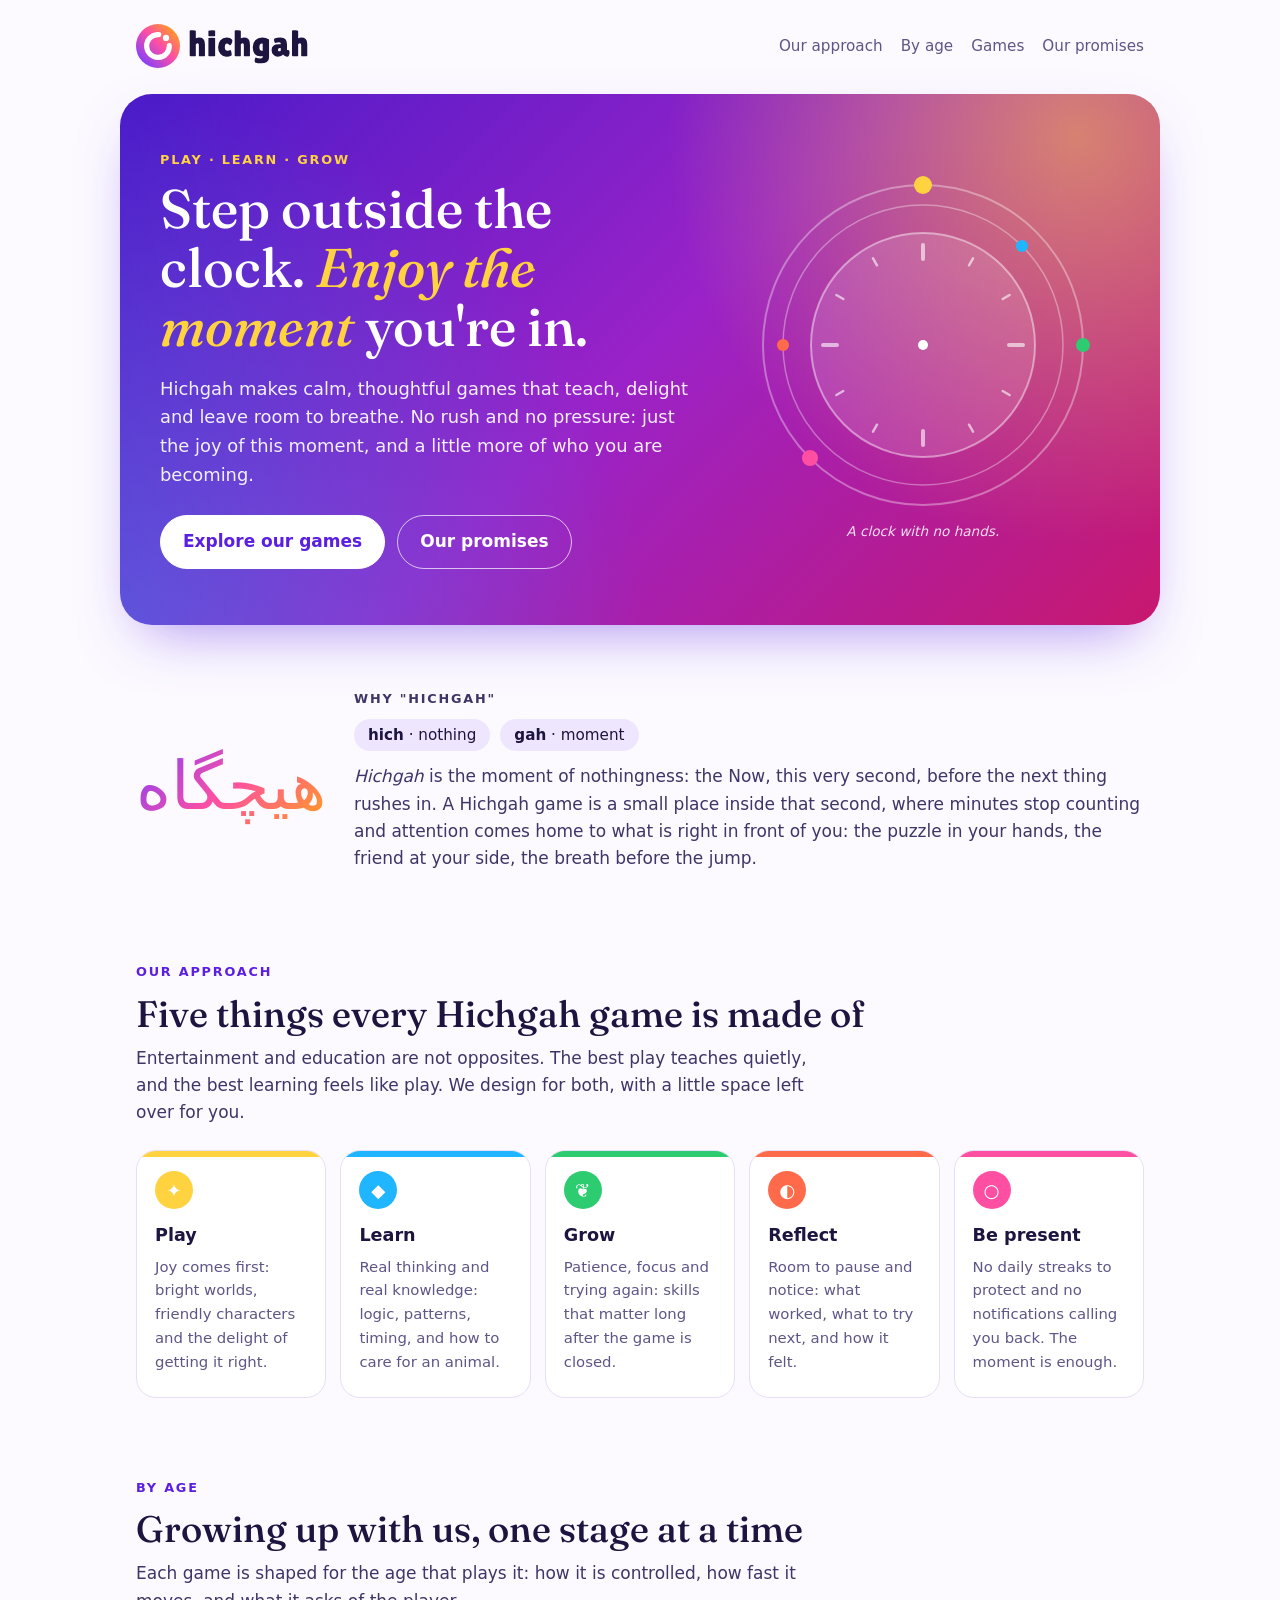
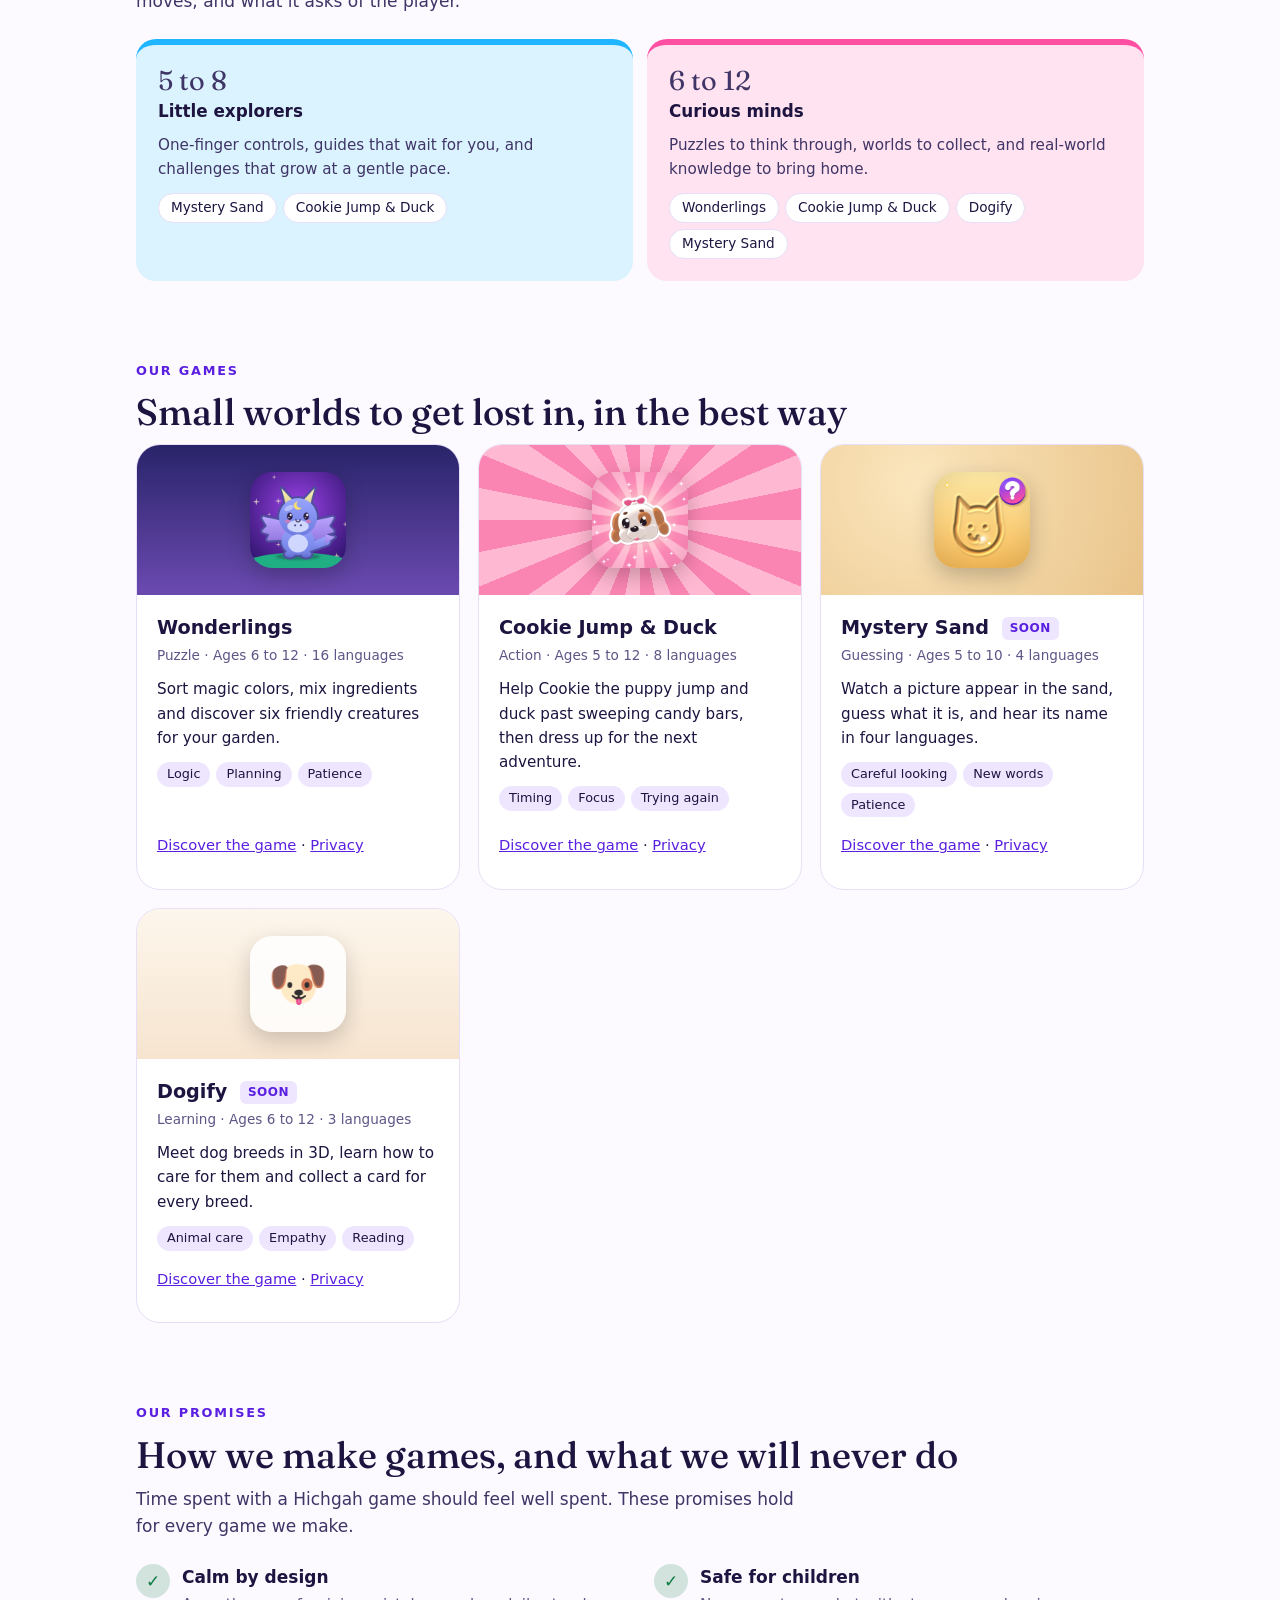
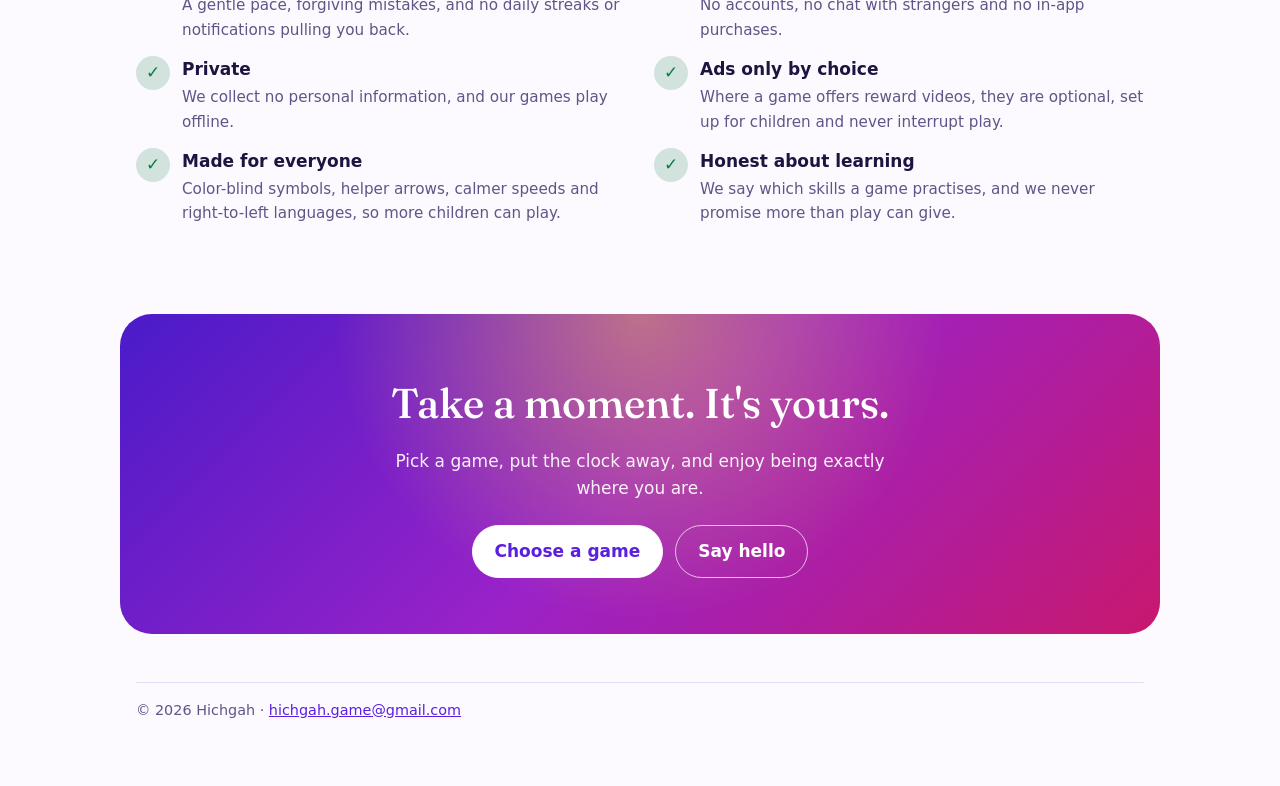
==== commit 74a2a65a: "Mystery Sand: game page, screenshots and home page card Co-Authored-By: Claude Opus 5.5 <noreply@ant" ====
--- a/index.html
+++ b/index.html
@@ -117,13 +117,13 @@
         <p class="range">5 to 8</p>
         <h3>Little explorers</h3>
         <p>One-finger controls, guides that wait for you, and challenges that grow at a gentle pace.</p>
-        <div class="tags"><a href="cookie-jump-and-duck/">Cookie Jump &amp; Duck</a></div>
+        <div class="tags"><a href="mystery-sand/">Mystery Sand</a><a href="cookie-jump-and-duck/">Cookie Jump &amp; Duck</a></div>
       </div>
       <div class="age" style="--c: var(--hg-pink)">
         <p class="range">6 to 12</p>
         <h3>Curious minds</h3>
         <p>Puzzles to think through, worlds to collect, and real-world knowledge to bring home.</p>
-        <div class="tags"><a href="wonderlings/">Wonderlings</a><a href="cookie-jump-and-duck/">Cookie Jump &amp; Duck</a><a href="dogify/">Dogify</a></div>
+        <div class="tags"><a href="wonderlings/">Wonderlings</a><a href="cookie-jump-and-duck/">Cookie Jump &amp; Duck</a><a href="dogify/">Dogify</a><a href="mystery-sand/">Mystery Sand</a></div>
       </div>
     </div>
   </section>
@@ -151,6 +151,16 @@
           <p>Help Cookie the puppy jump and duck past sweeping candy bars, then dress up for the next adventure.</p>
           <div class="skills-tags"><span>Timing</span><span>Focus</span><span>Trying again</span></div>
           <p class="links"><a href="cookie-jump-and-duck/">Discover the game</a> · <a href="cookie-jump-and-duck/privacy/">Privacy</a></p>
+        </div>
+      </li>
+      <li class="game-card">
+        <div class="art" style="--g: radial-gradient(circle at 30% 25%, #fbe6bd, #e9c48a)"><img src="mystery-sand/media/icon.png" alt="" width="96" height="96"></div>
+        <div class="body">
+          <h3><a href="mystery-sand/">Mystery Sand</a> <span class="status">SOON</span></h3>
+          <p class="meta">Guessing · Ages 5 to 10 · 4 languages</p>
+          <p>Watch a picture appear in the sand, guess what it is, and hear its name in four languages.</p>
+          <div class="skills-tags"><span>Careful looking</span><span>New words</span><span>Patience</span></div>
+          <p class="links"><a href="mystery-sand/">Discover the game</a> · <a href="mystery-sand/privacy/">Privacy</a></p>
         </div>
       </li>
       <li class="game-card">
--- a/style.css
+++ b/style.css
@@ -138,8 +138,10 @@
   box-shadow: 0 12px 30px rgba(0, 0, 0, 0.25);
 }
 
-.phone video {
+.phone video,
+.phone img {
   display: block;
+  height: auto;
   width: 100%;
   aspect-ratio: 9 / 16;
   border-radius: 21px;
@@ -160,7 +162,11 @@
 .shots img {
   display: block;
   width: 180px;
+  /* The width and height attributes reserve space while loading; without this, height="960" wins
+     and the screenshot is stretched to 180x960. */
+  height: auto;
   aspect-ratio: 9 / 16;
+  object-fit: cover;
   border-radius: 16px;
   border: 1px solid var(--line);
 }
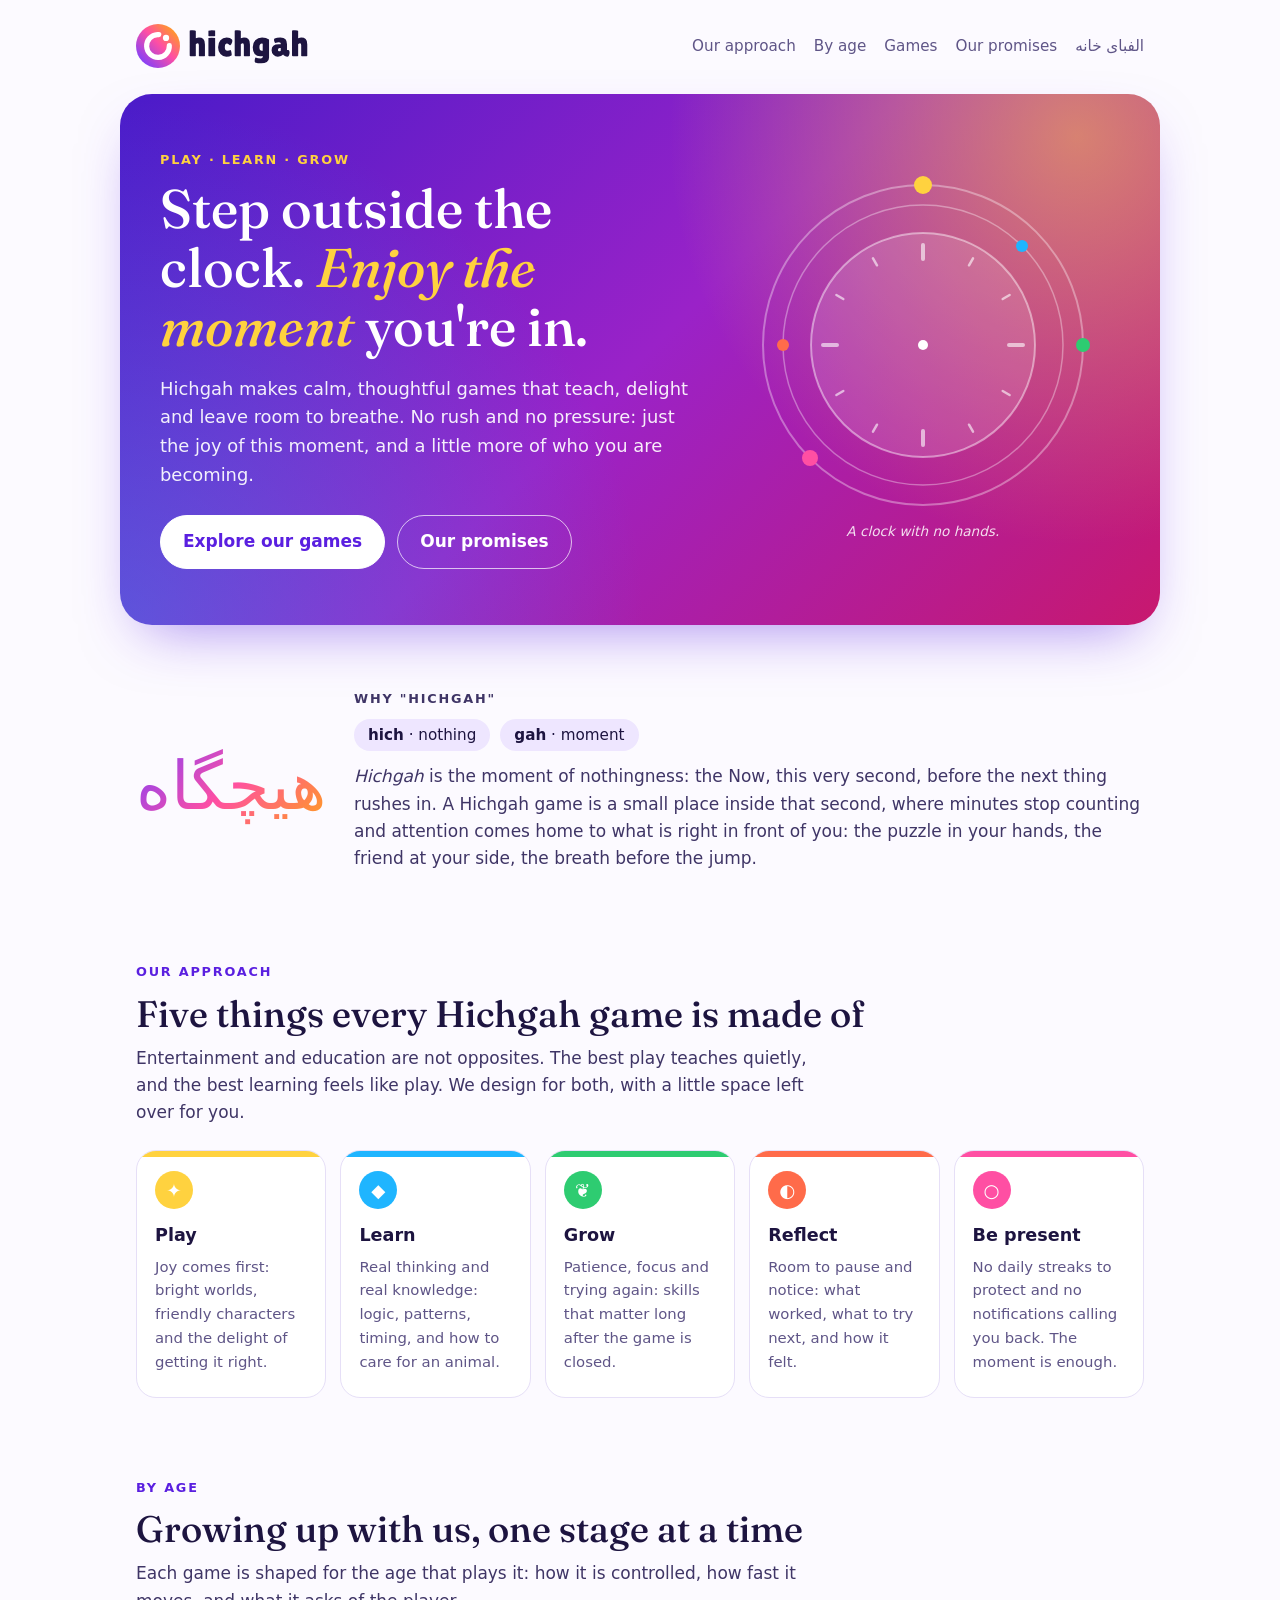
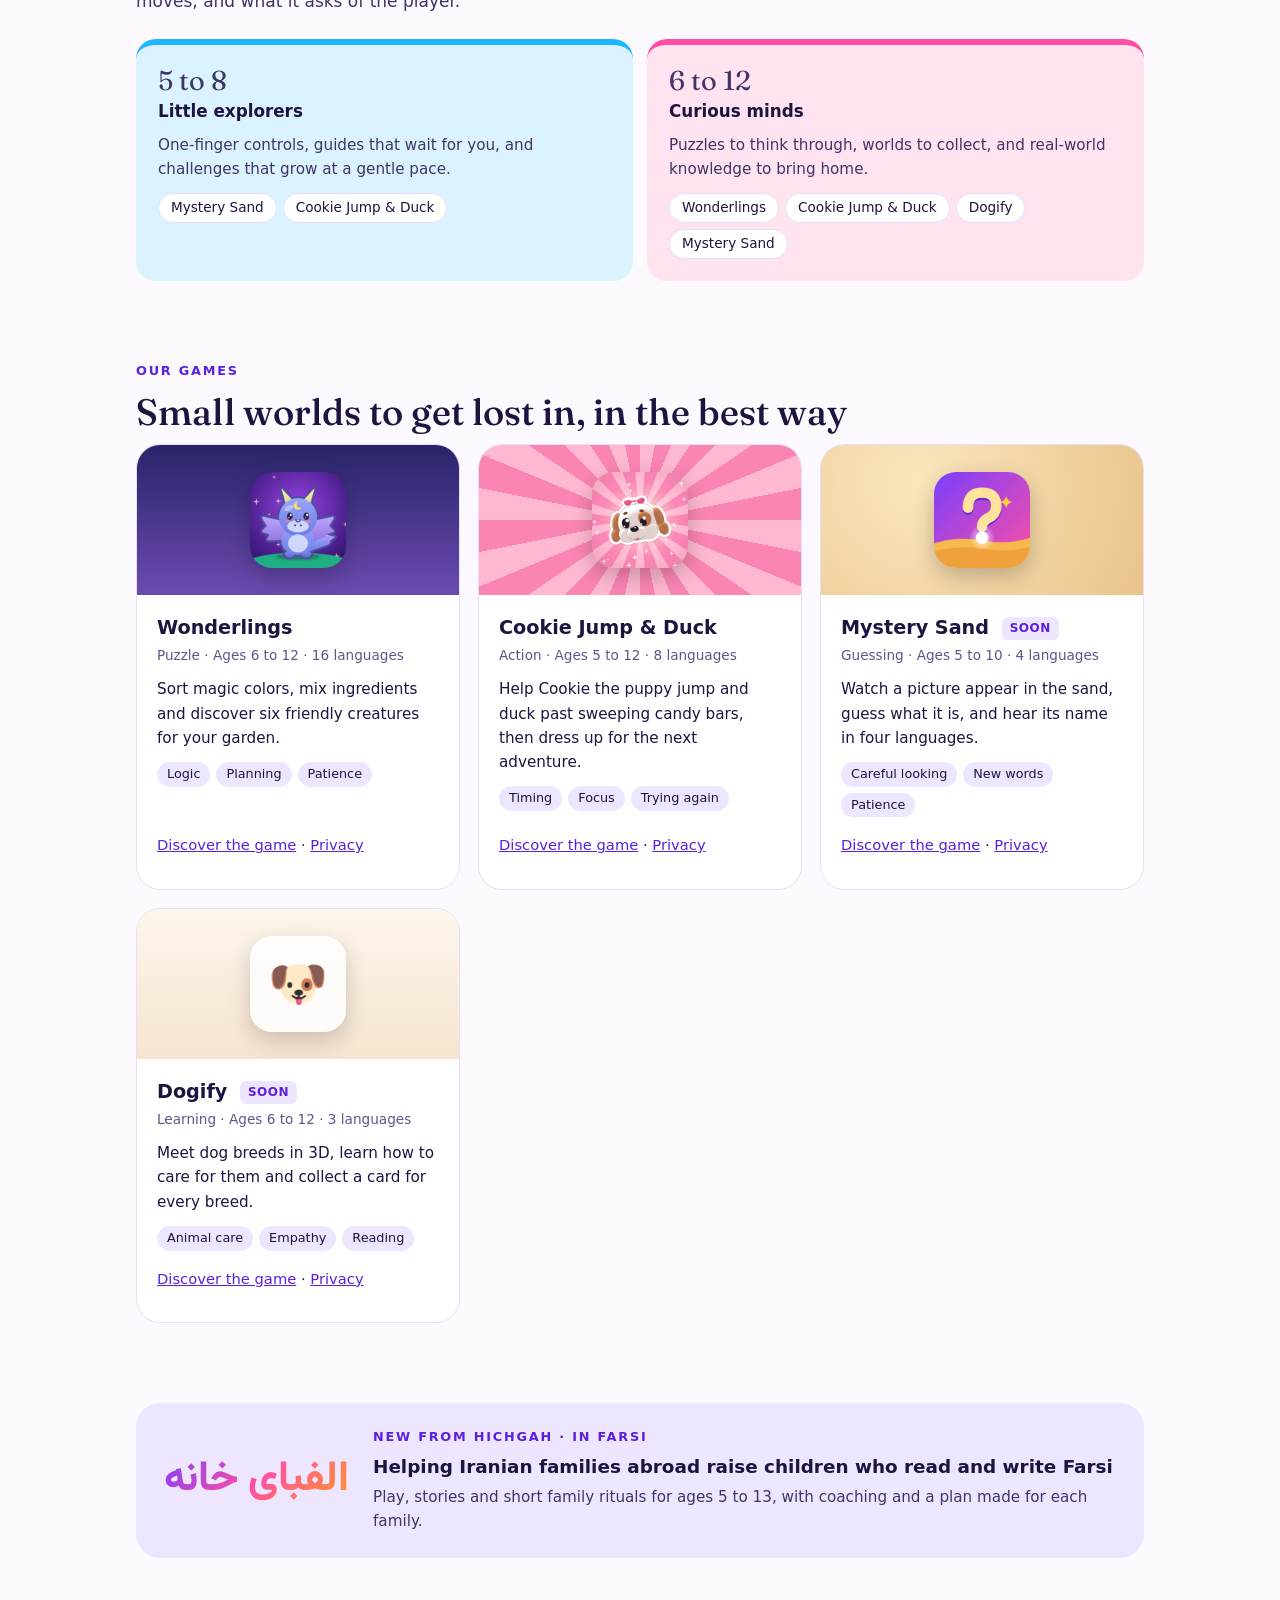
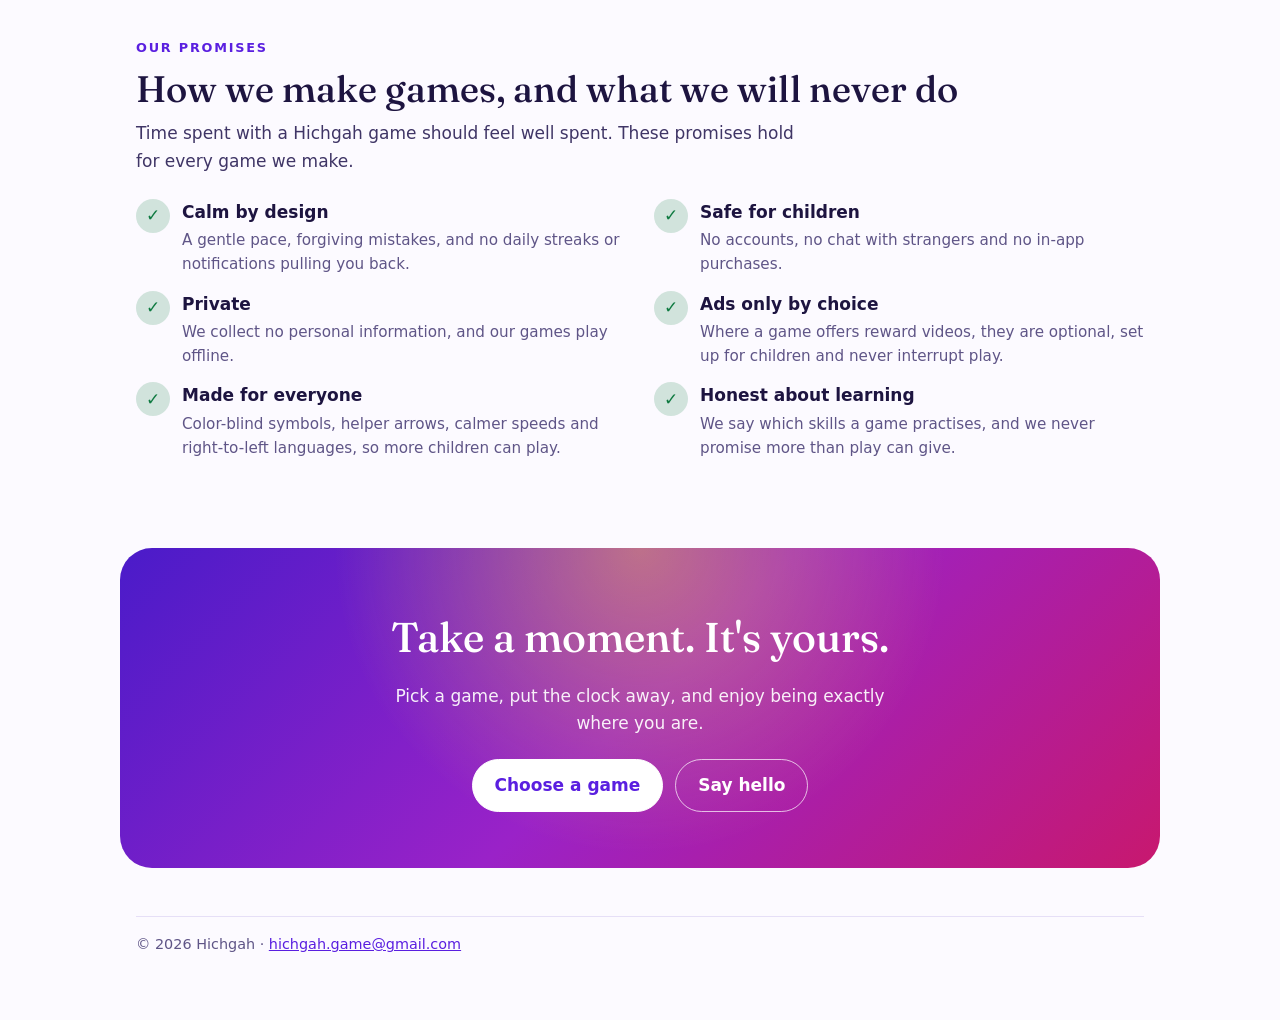
==== commit ec834f8b: "Alefba-ye Khaneh: Farsi landing page for diaspora families (/farsi/) A new Hichgah initiative, fully" ====
--- a/index.html
+++ b/index.html
@@ -16,7 +16,7 @@
   <meta name="theme-color" content="#7B3FFF">
   <link rel="preconnect" href="https://fonts.googleapis.com">
   <link rel="preconnect" href="https://fonts.gstatic.com" crossorigin>
-  <link href="https://fonts.googleapis.com/css2?family=Fraunces:ital,opsz,wght@0,9..144,500;1,9..144,500&family=Lilita+One&display=swap" rel="stylesheet">
+  <link href="https://fonts.googleapis.com/css2?family=Fraunces:ital,opsz,wght@0,9..144,500;1,9..144,500&family=Lilita+One&family=Vazirmatn:wght@800&display=swap" rel="stylesheet">
   <link rel="stylesheet" href="style.css">
   <link rel="stylesheet" href="home.css">
 </head>
@@ -34,6 +34,7 @@
       <a href="#ages">By age</a>
       <a href="#games">Games</a>
       <a href="#promises">Our promises</a>
+      <a href="farsi/" lang="fa" dir="rtl">الفبای خانه</a>
     </nav>
   </header>
 
@@ -176,6 +177,17 @@
     </ul>
   </section>
 
+  <section class="section farsi-callout" aria-labelledby="farsi-title">
+    <a class="callout" href="farsi/">
+      <span class="word" lang="fa" dir="rtl" aria-hidden="true">الفبای خانه</span>
+      <span>
+        <span class="eyebrow" id="farsi-title">New from Hichgah · in Farsi</span>
+        <strong>Helping Iranian families abroad raise children who read and write Farsi</strong>
+        <span class="sub">Play, stories and short family rituals for ages 5 to 13, with coaching and a plan made for each family.</span>
+      </span>
+    </a>
+  </section>
+
   <section class="section" id="promises">
     <p class="eyebrow">Our promises</p>
     <h2>How we make games, and what we will never do</h2>
--- a/home.css
+++ b/home.css
@@ -322,3 +322,33 @@
 @media (prefers-reduced-motion: reduce) {
   .timeless .breath, .timeless .orbit { animation: none; }
 }
+
+/* Callout to the Farsi initiative (farsi/) */
+.farsi-callout .callout {
+  display: grid;
+  grid-template-columns: auto 1fr;
+  gap: 24px;
+  align-items: center;
+  padding: 24px 28px;
+  border-radius: 24px;
+  background: var(--accent-soft);
+  color: var(--text);
+  text-decoration: none;
+  transition: transform var(--hg-motion-base) ease;
+}
+.farsi-callout .callout:hover { transform: translateY(-2px); }
+.farsi-callout .word {
+  font-family: "Vazirmatn", var(--hg-font-body);
+  font-weight: 800;
+  font-size: clamp(1.8rem, 4vw, 2.6rem);
+  line-height: 1.4;
+  background: var(--hg-gradient-now);
+  -webkit-background-clip: text;
+  background-clip: text;
+  color: transparent;
+}
+.farsi-callout .eyebrow { display: block; margin-bottom: 4px; }
+.farsi-callout strong { display: block; font-size: 1.15rem; margin-bottom: 4px; }
+.farsi-callout .sub { display: block; color: var(--text-soft); font-size: 0.95rem; }
+@media (max-width: 720px) { .farsi-callout .callout { grid-template-columns: 1fr; gap: 6px; } }
+@media (prefers-reduced-motion: reduce) { .farsi-callout .callout { transition: none; } }
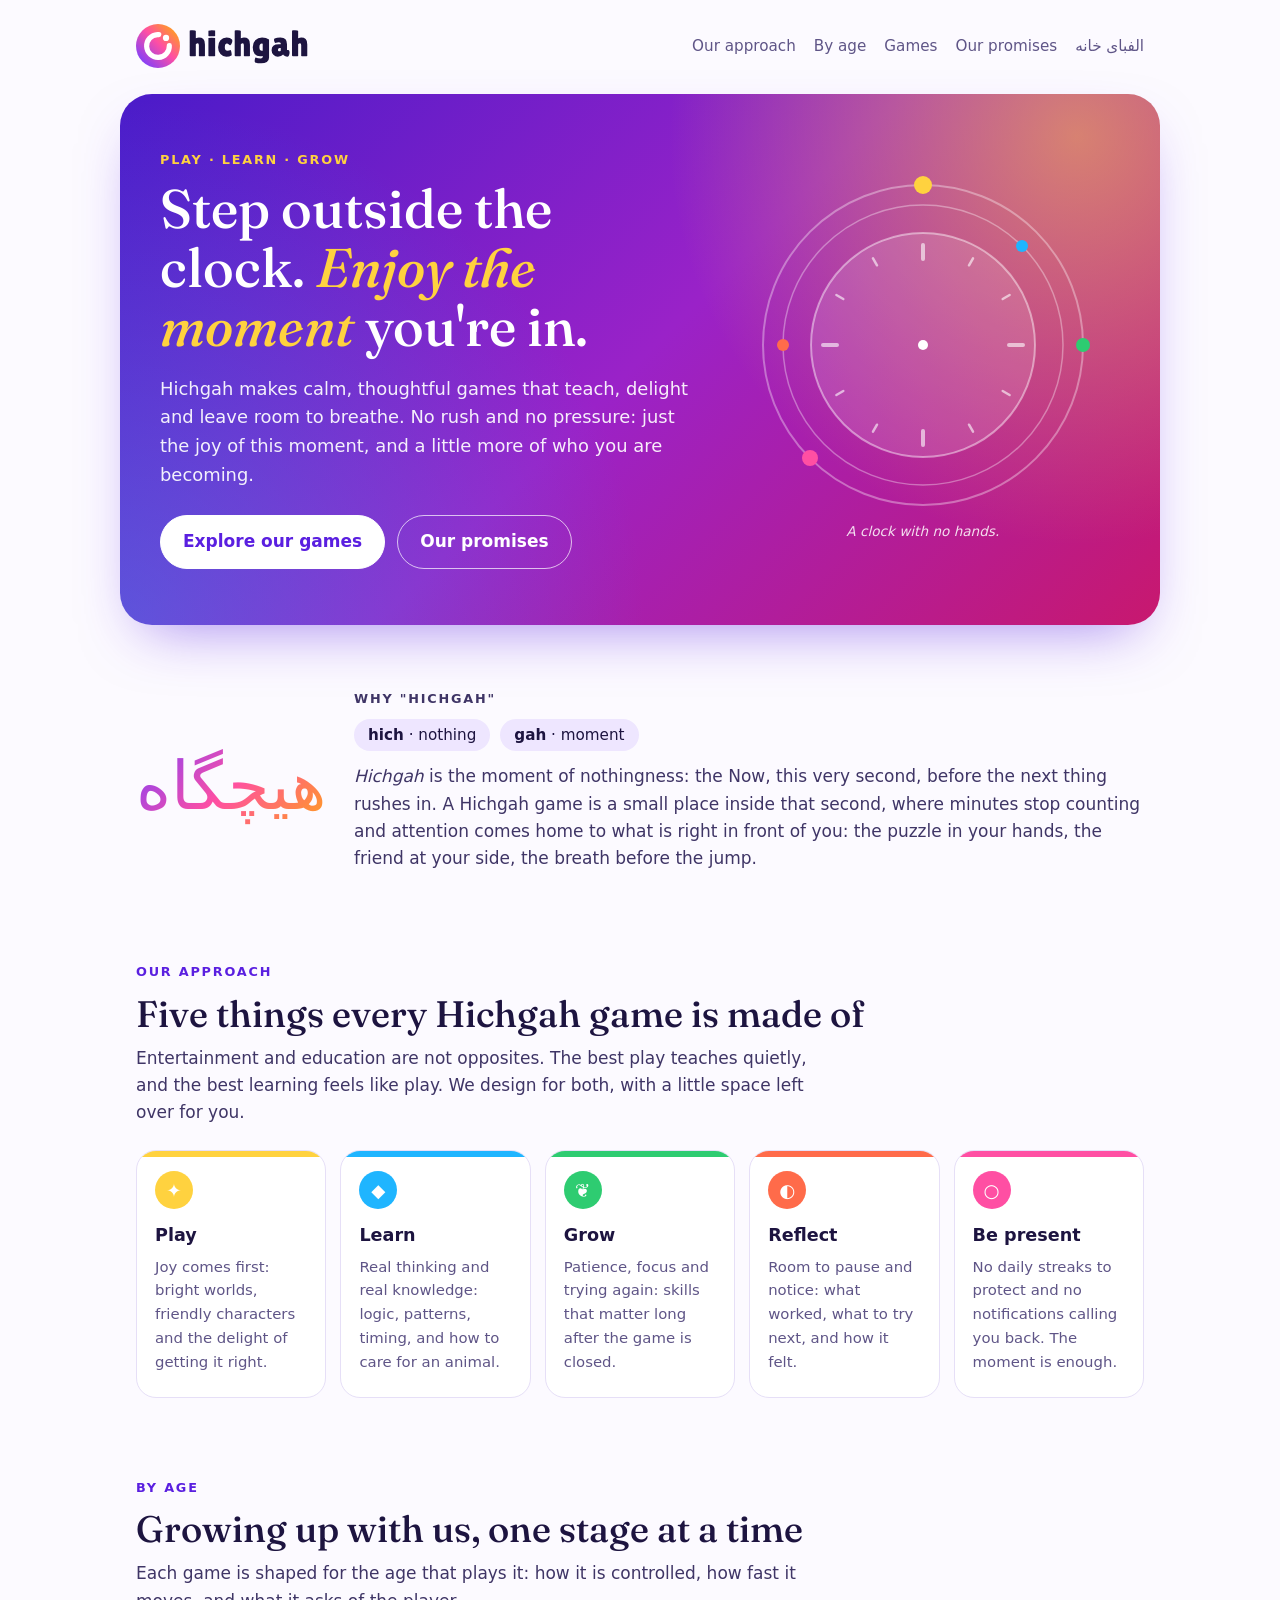
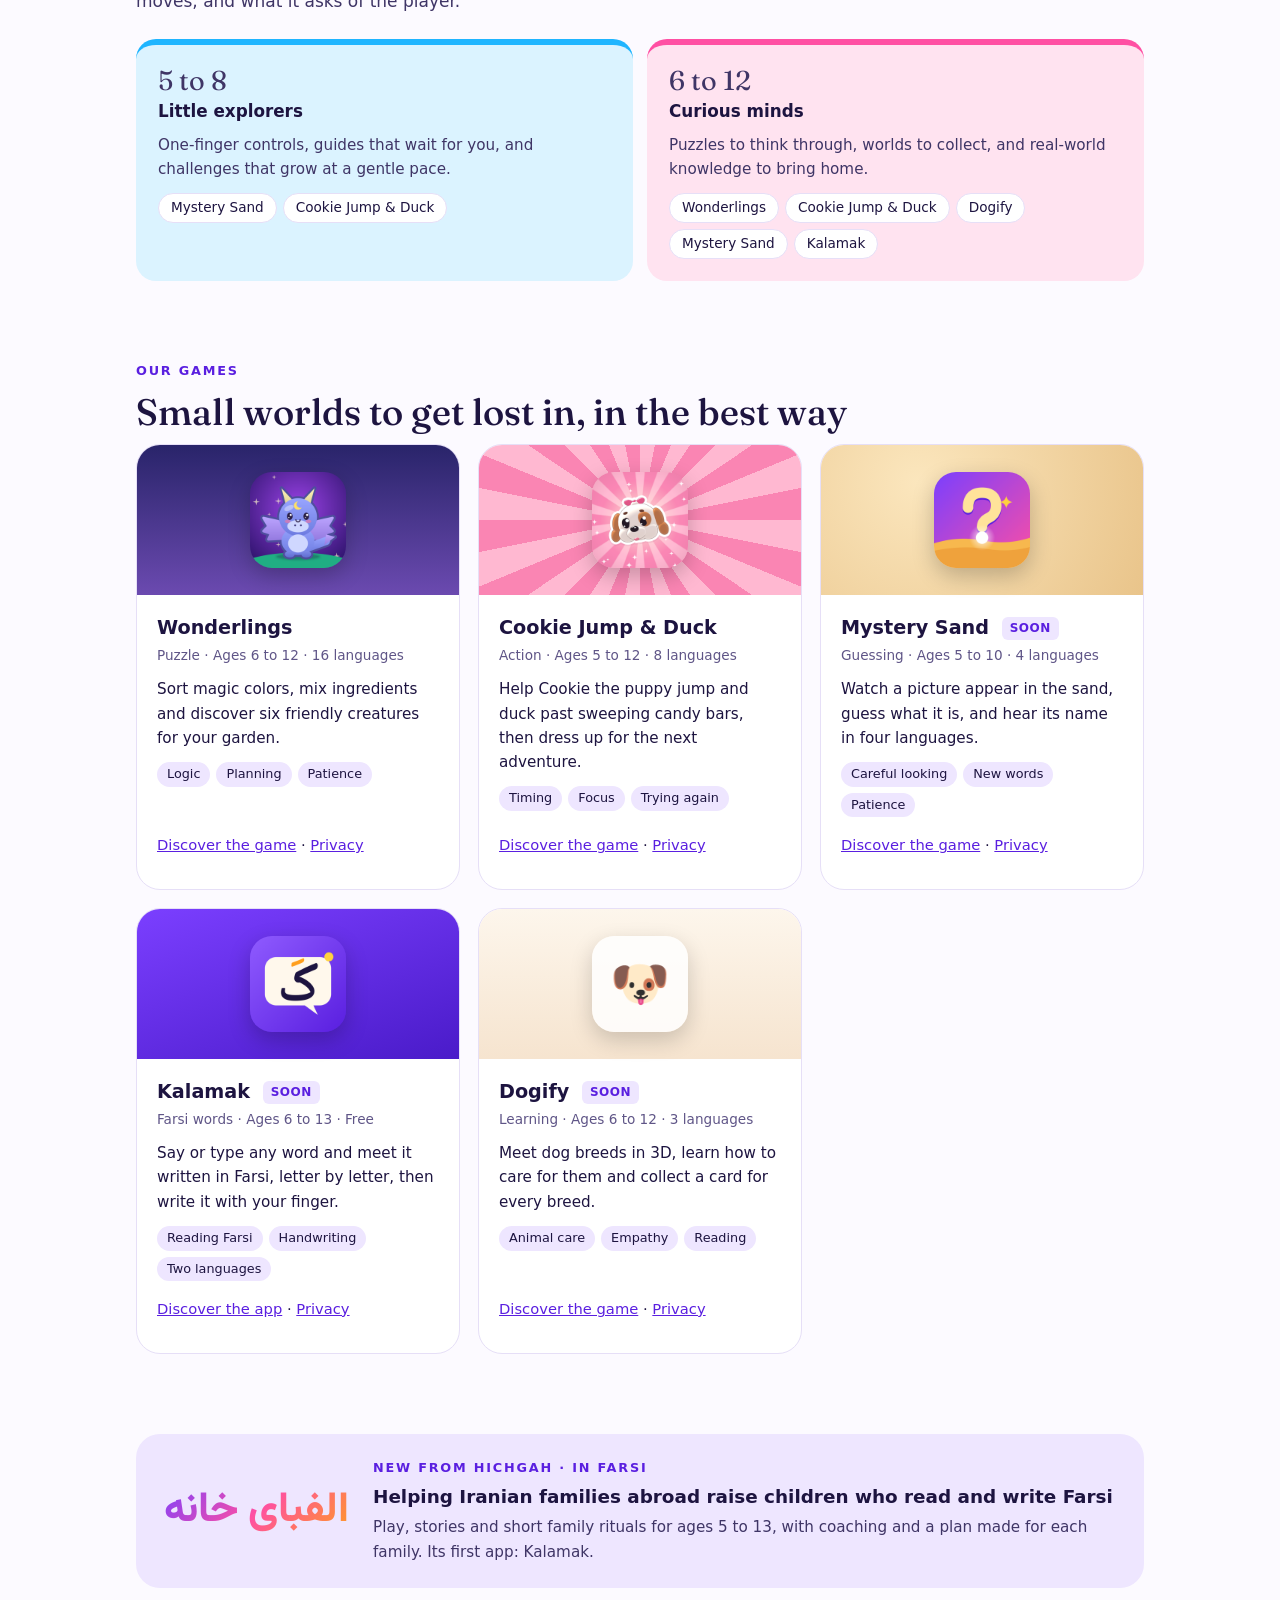
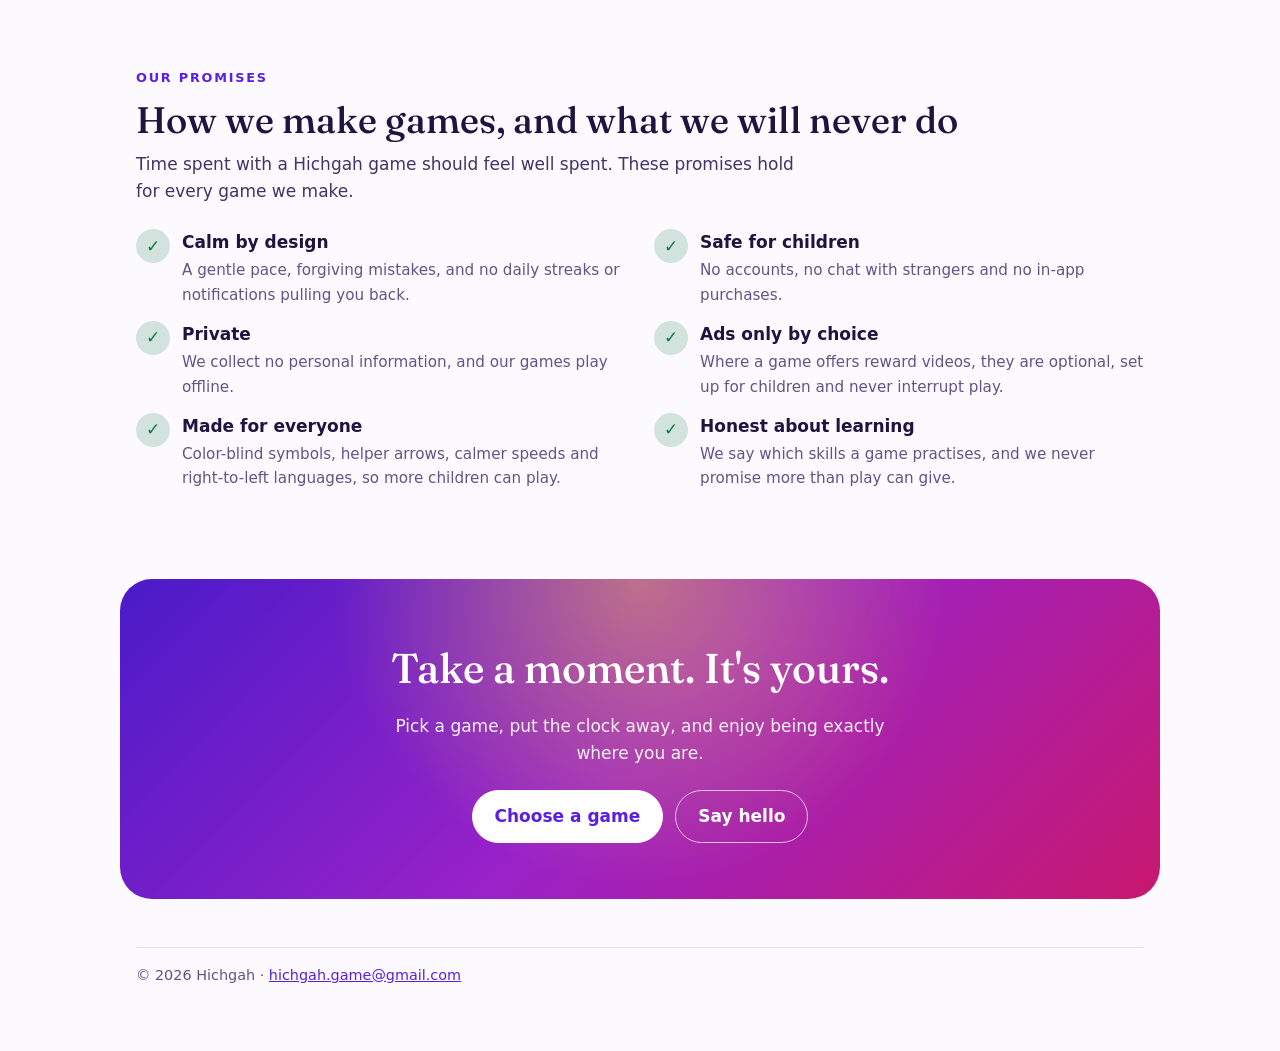
==== commit c1932754: "Kalamak: app page and privacy policy, the first app of Alefba-ye Khaneh /kalamak/ (cream and violet," ====
--- a/index.html
+++ b/index.html
@@ -124,7 +124,7 @@
         <p class="range">6 to 12</p>
         <h3>Curious minds</h3>
         <p>Puzzles to think through, worlds to collect, and real-world knowledge to bring home.</p>
-        <div class="tags"><a href="wonderlings/">Wonderlings</a><a href="cookie-jump-and-duck/">Cookie Jump &amp; Duck</a><a href="dogify/">Dogify</a><a href="mystery-sand/">Mystery Sand</a></div>
+        <div class="tags"><a href="wonderlings/">Wonderlings</a><a href="cookie-jump-and-duck/">Cookie Jump &amp; Duck</a><a href="dogify/">Dogify</a><a href="mystery-sand/">Mystery Sand</a><a href="kalamak/">Kalamak</a></div>
       </div>
     </div>
   </section>
@@ -162,6 +162,16 @@
           <p>Watch a picture appear in the sand, guess what it is, and hear its name in four languages.</p>
           <div class="skills-tags"><span>Careful looking</span><span>New words</span><span>Patience</span></div>
           <p class="links"><a href="mystery-sand/">Discover the game</a> · <a href="mystery-sand/privacy/">Privacy</a></p>
+        </div>
+      </li>
+      <li class="game-card">
+        <div class="art" style="--g: linear-gradient(160deg, #7B3FFF, #4A1BC9)"><img src="kalamak/media/icon.png" alt="" width="96" height="96"></div>
+        <div class="body">
+          <h3><a href="kalamak/">Kalamak</a> <span class="status">SOON</span></h3>
+          <p class="meta">Farsi words · Ages 6 to 13 · Free</p>
+          <p>Say or type any word and meet it written in Farsi, letter by letter, then write it with your finger.</p>
+          <div class="skills-tags"><span>Reading Farsi</span><span>Handwriting</span><span>Two languages</span></div>
+          <p class="links"><a href="kalamak/">Discover the app</a> · <a href="kalamak/privacy/">Privacy</a></p>
         </div>
       </li>
       <li class="game-card">
@@ -183,7 +193,7 @@
       <span>
         <span class="eyebrow" id="farsi-title">New from Hichgah · in Farsi</span>
         <strong>Helping Iranian families abroad raise children who read and write Farsi</strong>
-        <span class="sub">Play, stories and short family rituals for ages 5 to 13, with coaching and a plan made for each family.</span>
+        <span class="sub">Play, stories and short family rituals for ages 5 to 13, with coaching and a plan made for each family. Its first app: Kalamak.</span>
       </span>
     </a>
   </section>
